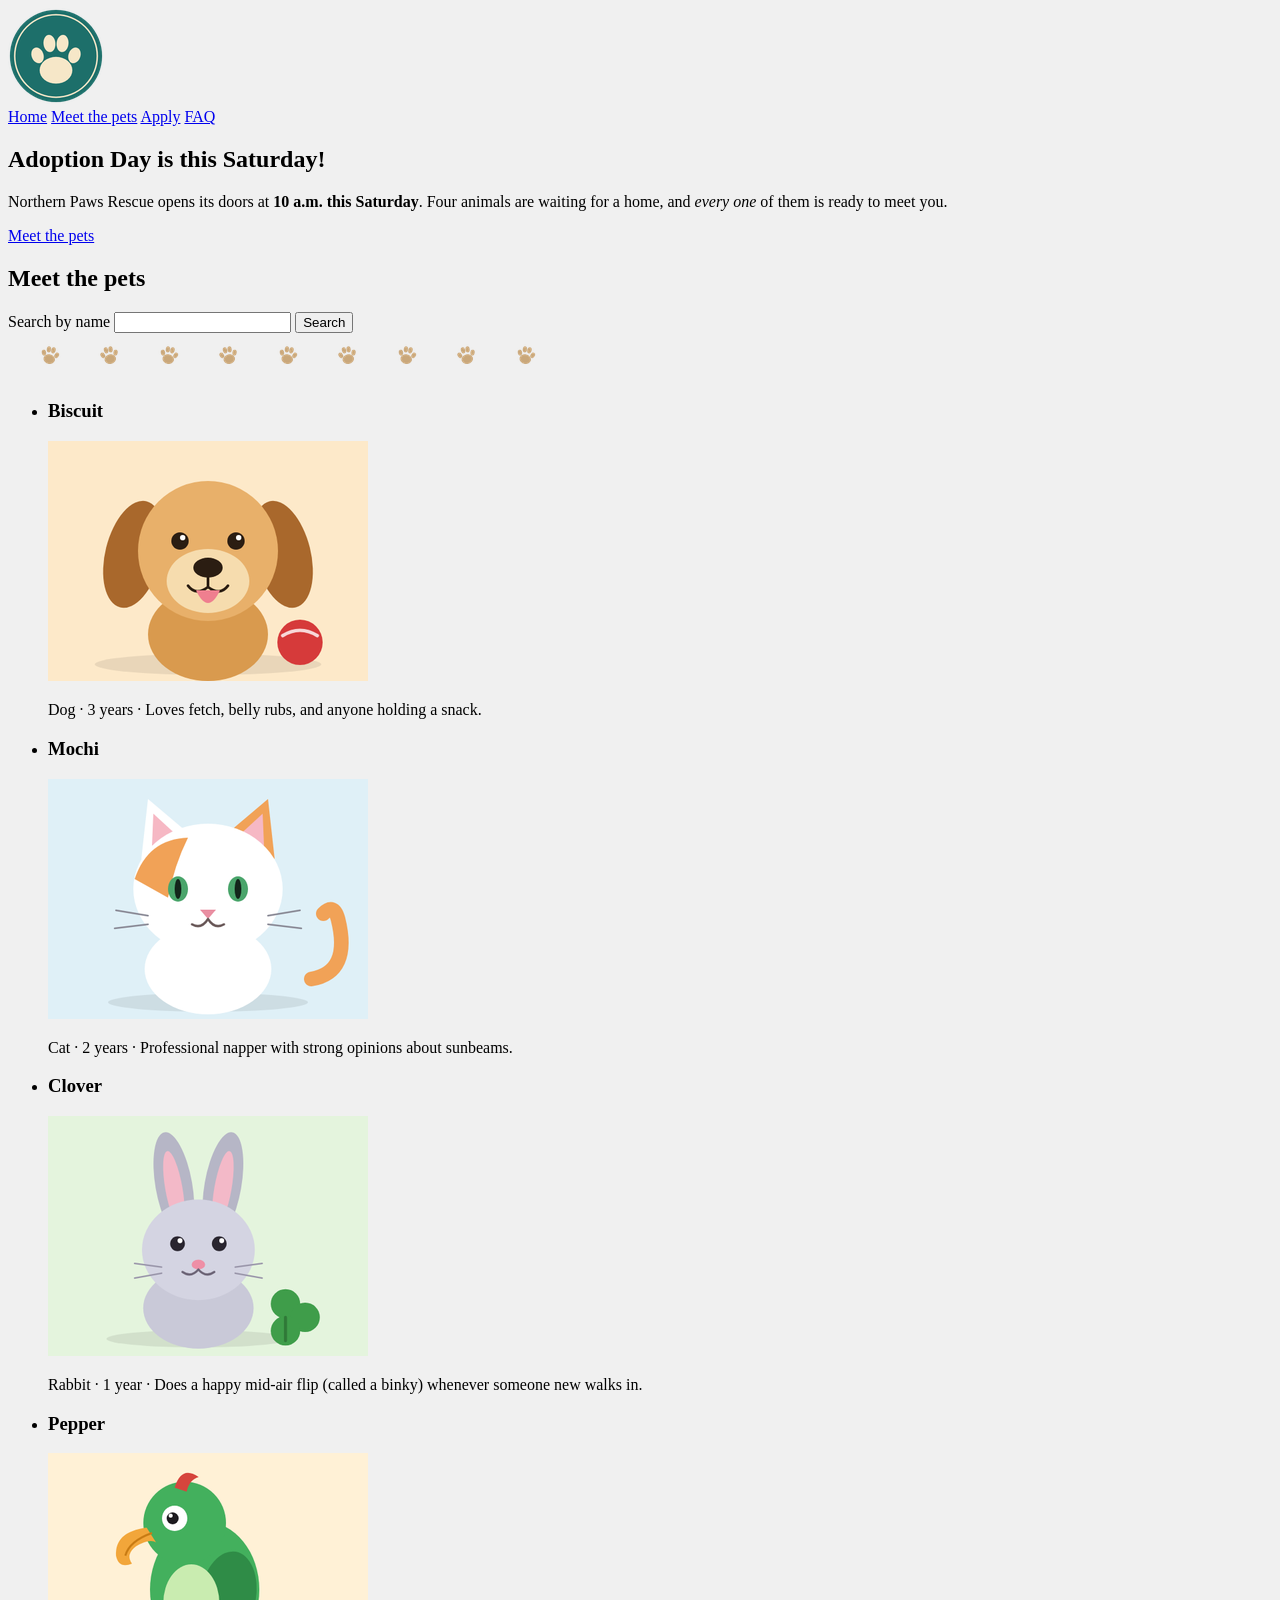
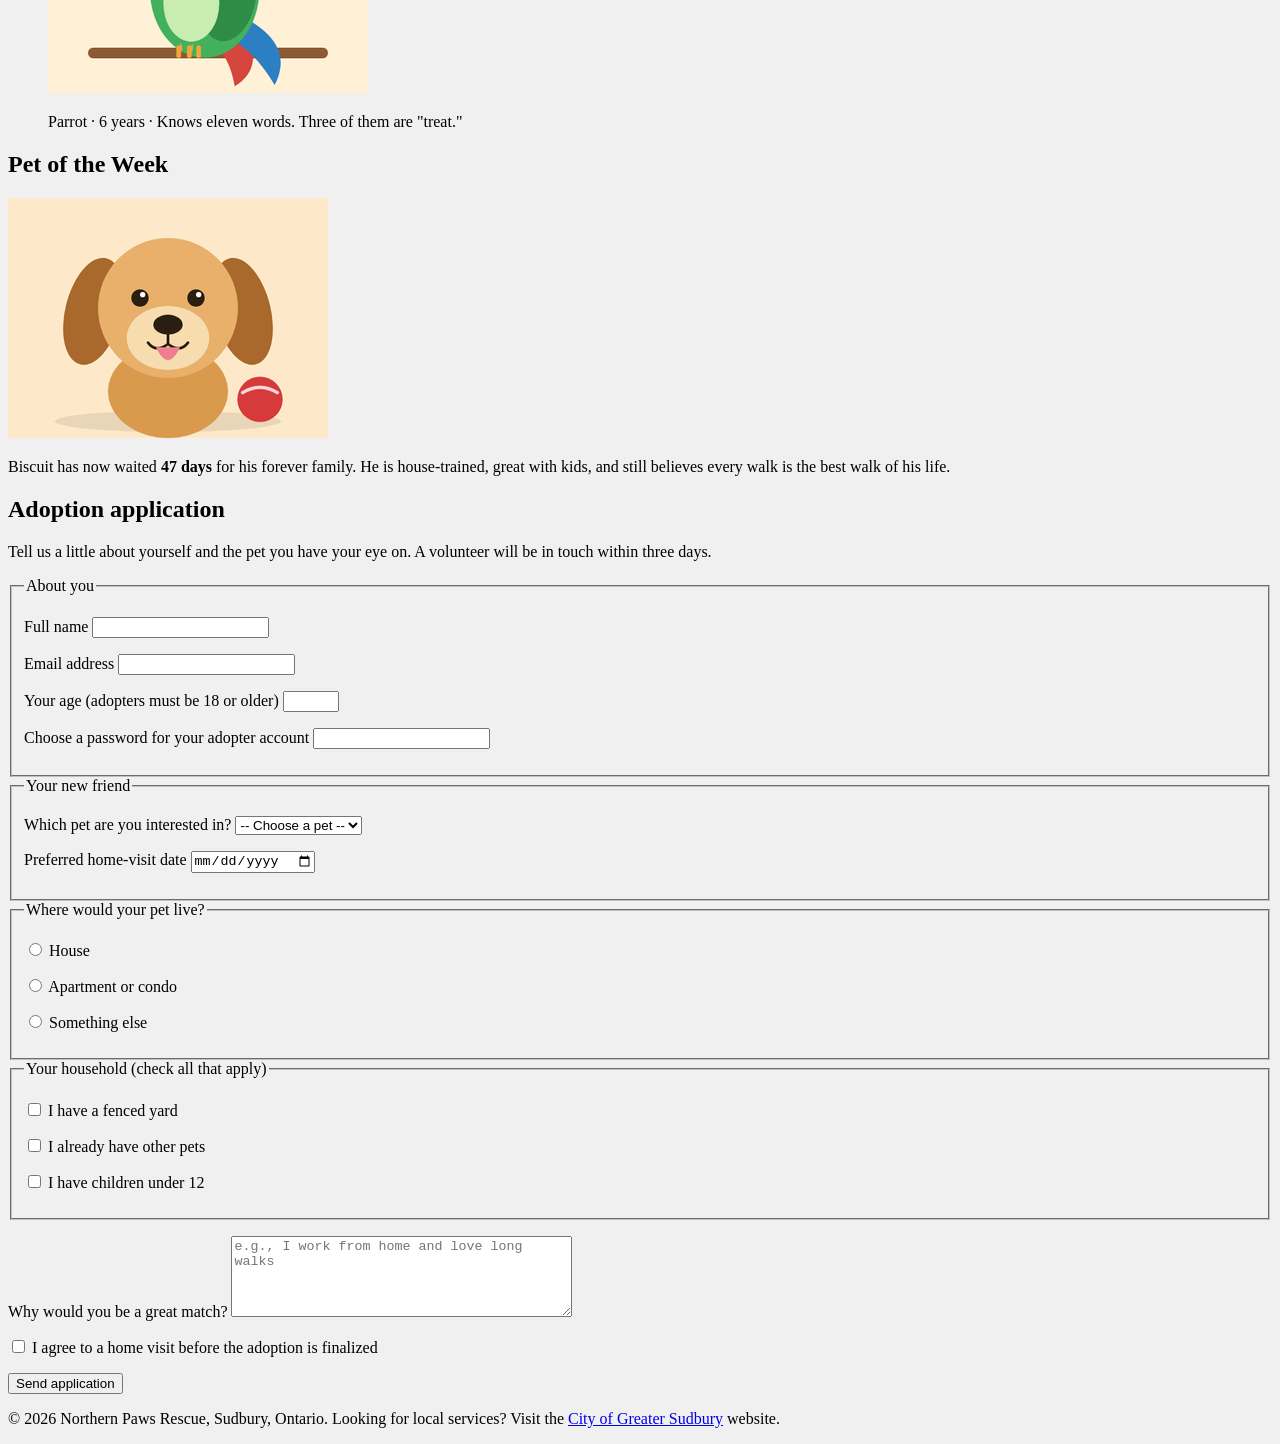
==== index.html @ 0b460b1c "Add External Stylesheet" ====
<!DOCTYPE html>
<html lang="en">
<head>
  <meta charset="UTF-8">
  <title>Northern Paws Rescue — Adoption Day</title>
  <link rel="stylesheet" href="styles.css" />
</head>
<body>
  <header>
    <img src="images/logo.png" alt="Northern Paws Rescue logo">
    <nav>
      <a href="index.html">Home</a>
      <a href="#pets">Meet the pets</a>
      <a href="#apply">Apply</a>
      <a href="faq.html">FAQ</a>
    </nav>
  </header>

  <main>
    <section id="welcome">
      <h1>Adoption Day is this Saturday!</h1>
      <p>Northern Paws Rescue opens its doors at <strong>10 a.m. this Saturday</strong>. Four animals are waiting for a home, and <em>every one</em> of them is ready to meet you.</p>
      <a href="#pets">Meet the pets</a>
    </section>

    <section id="pets">
      <h2>Meet the pets</h2>
      <form action="index.html#pets" method="get">
        <label for="pet-search">Search by name</label>
        <input type="text" id="pet-search" name="q">
        <button type="submit">Search</button>
      </form>
      <img src="images/paw-divider.png" alt="">
      <ul>
        <li>
          <article>
            <h3>Biscuit</h3>
            <img src="images/biscuit.png" alt="Biscuit, a golden dog with floppy ears, smiling beside a red ball">
            <p>Dog · 3 years · Loves fetch, belly rubs, and anyone holding a snack.</p>
          </article>
        </li>
        <li>
          <article>
            <h3>Mochi</h3>
            <img src="images/mochi.png" alt="Mochi, a white cat with an orange patch over one ear and green eyes">
            <p>Cat · 2 years · Professional napper with strong opinions about sunbeams.</p>
          </article>
        </li>
        <li>
          <article>
            <h3>Clover</h3>
            <img src="images/clover.png" alt="Clover, a gray rabbit with tall ears sitting beside a green clover leaf">
            <p>Rabbit · 1 year · Does a happy mid-air flip (called a binky) whenever someone new walks in.</p>
          </article>
        </li>
        <li>
          <article>
            <h3>Pepper</h3>
            <img src="images/pepper.png" alt="Pepper, a green parrot with an orange beak perched on a branch">
            <p>Parrot · 6 years · Knows eleven words. Three of them are "treat."</p>
          </article>
        </li>
      </ul>
    </section>

    <aside>
      <h2>Pet of the Week</h2>
      <img src="images/biscuit.png" alt="Biscuit grinning happily, his red ball right beside him">
      <p>Biscuit has now waited <strong>47 days</strong> for his forever family. He is house-trained, great with kids, and still believes every walk is the best walk of his life.</p>
    </aside>

    <section id="apply">
      <h2>Adoption application</h2>
      <p>Tell us a little about yourself and the pet you have your eye on. A volunteer will be in touch within three days.</p>
      <form action="/applications" method="post">
        <fieldset>
          <legend>About you</legend>
          <p>
            <label for="full-name">Full name</label>
            <input type="text" id="full-name" name="fullName" required>
          </p>
          <p>
            <label for="email">Email address</label>
            <input type="email" id="email" name="email" required>
          </p>
          <p>
            <label for="age">Your age (adopters must be 18 or older)</label>
            <input type="number" id="age" name="age" min="18" max="120" required>
          </p>
          <p>
            <label for="password">Choose a password for your adopter account</label>
            <input type="password" id="password" name="password" required>
          </p>
        </fieldset>
        <fieldset>
          <legend>Your new friend</legend>
          <p>
            <label for="pet-choice">Which pet are you interested in?</label>
            <select id="pet-choice" name="pet" required>
              <option value="">-- Choose a pet --</option>
              <option value="biscuit">Biscuit (dog)</option>
              <option value="mochi">Mochi (cat)</option>
              <option value="clover">Clover (rabbit)</option>
              <option value="pepper">Pepper (parrot)</option>
              <option value="undecided">I am not sure yet</option>
            </select>
          </p>
          <p>
            <label for="visit-date">Preferred home-visit date</label>
            <input type="date" id="visit-date" name="visitDate">
          </p>
        </fieldset>
        <fieldset>
          <legend>Where would your pet live?</legend>
          <p>
            <input type="radio" id="home-house" name="homeType" value="house" required>
            <label for="home-house">House</label>
          </p>
          <p>
            <input type="radio" id="home-apartment" name="homeType" value="apartment">
            <label for="home-apartment">Apartment or condo</label>
          </p>
          <p>
            <input type="radio" id="home-other" name="homeType" value="other">
            <label for="home-other">Something else</label>
          </p>
        </fieldset>
        <fieldset>
          <legend>Your household (check all that apply)</legend>
          <p>
            <input type="checkbox" id="has-yard" name="hasYard" value="yes">
            <label for="has-yard">I have a fenced yard</label>
          </p>
          <p>
            <input type="checkbox" id="has-pets" name="hasOtherPets" value="yes">
            <label for="has-pets">I already have other pets</label>
          </p>
          <p>
            <input type="checkbox" id="has-kids" name="hasYoungKids" value="yes">
            <label for="has-kids">I have children under 12</label>
          </p>
        </fieldset>
        <p>
          <label for="reason">Why would you be a great match?</label>
          <textarea id="reason" name="reason" rows="5" cols="40" placeholder="e.g., I work from home and love long walks"></textarea>
        </p>
        <p>
          <input type="checkbox" id="agree" name="agreeToVisit" value="yes" required>
          <label for="agree">I agree to a home visit before the adoption is finalized</label>
        </p>
        <button type="submit">Send application</button>
      </form>
    </section>
  </main>

  <footer>
    <p>&copy; 2026 Northern Paws Rescue, Sudbury, Ontario. Looking for local services? Visit the <a href="https://www.greatersudbury.ca/">City of Greater Sudbury</a> website.</p>
  </footer>
</body>
</html>
---- styles.css ----
/* Operation Adoption Day - Part 2
   Main stylesheet
*/

* {
    box-sizing: border-box;
}

body {
    background-color: #f0f0f0;
}
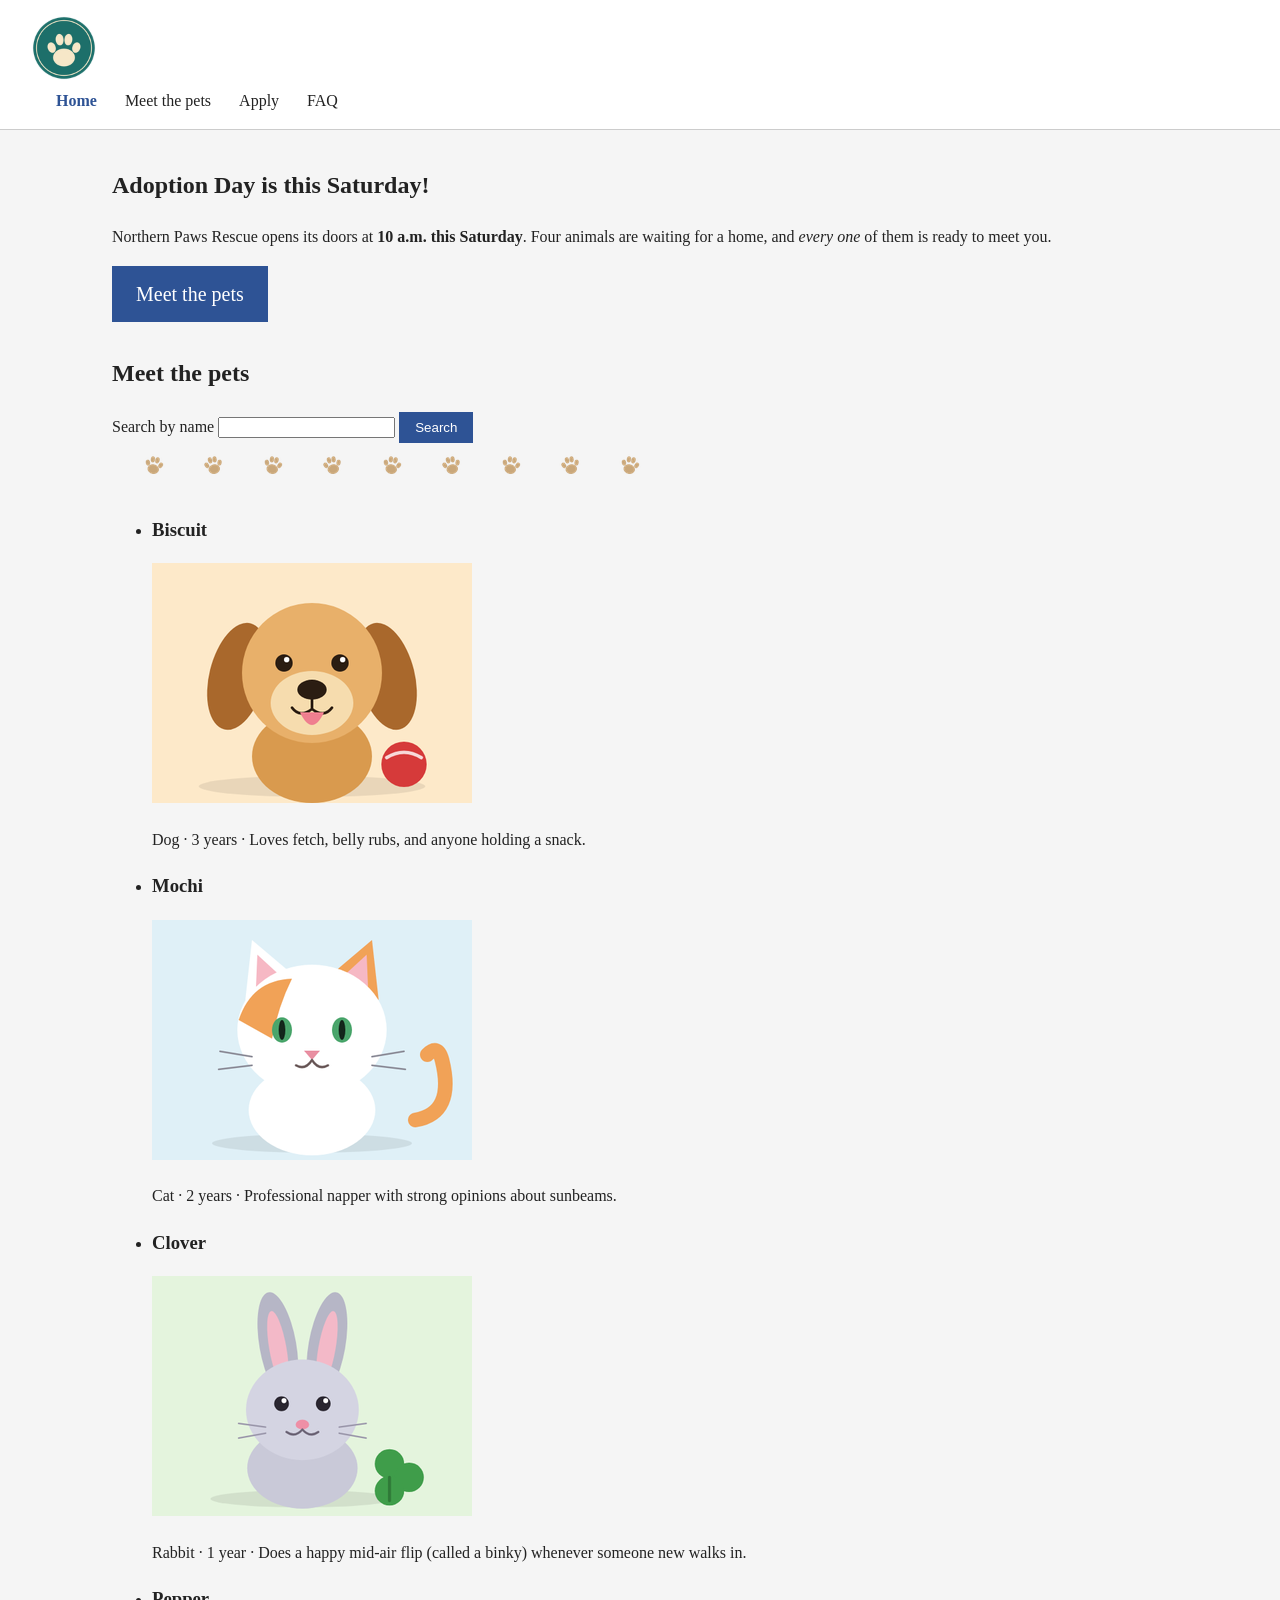
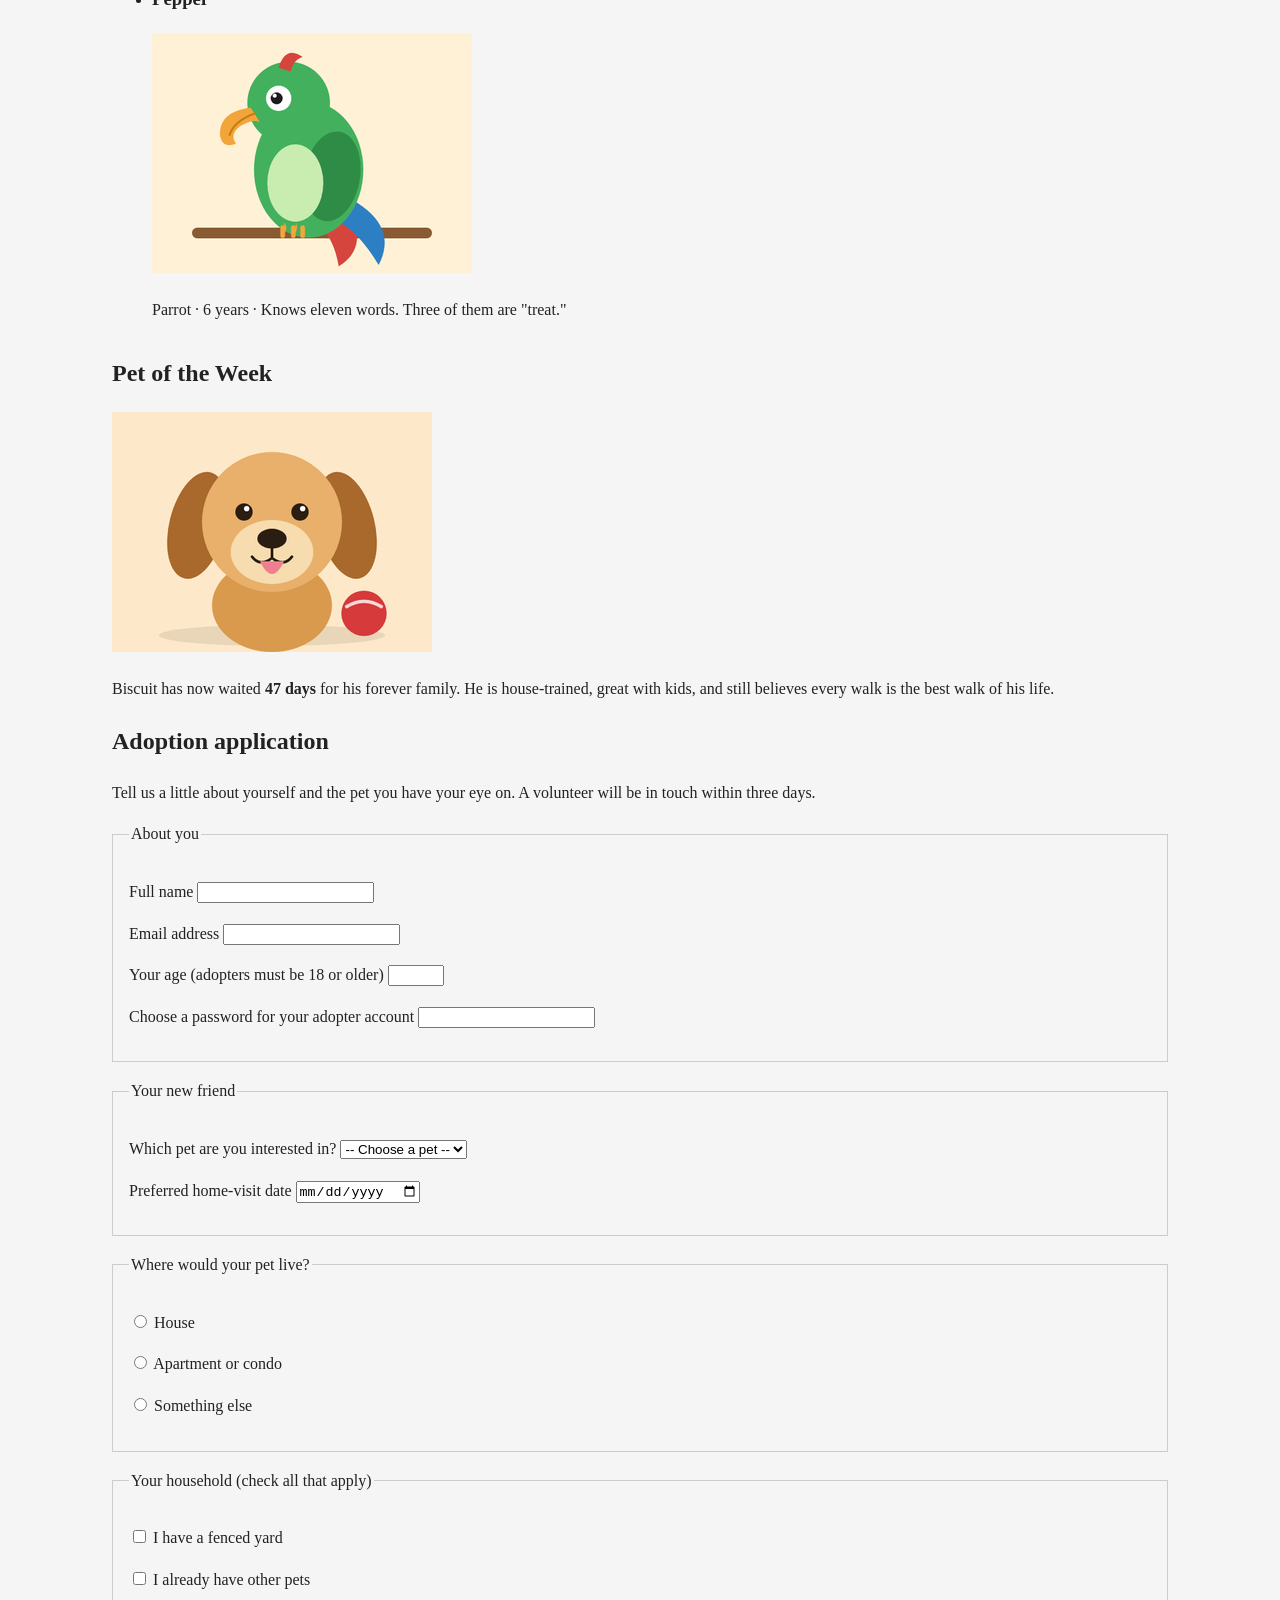
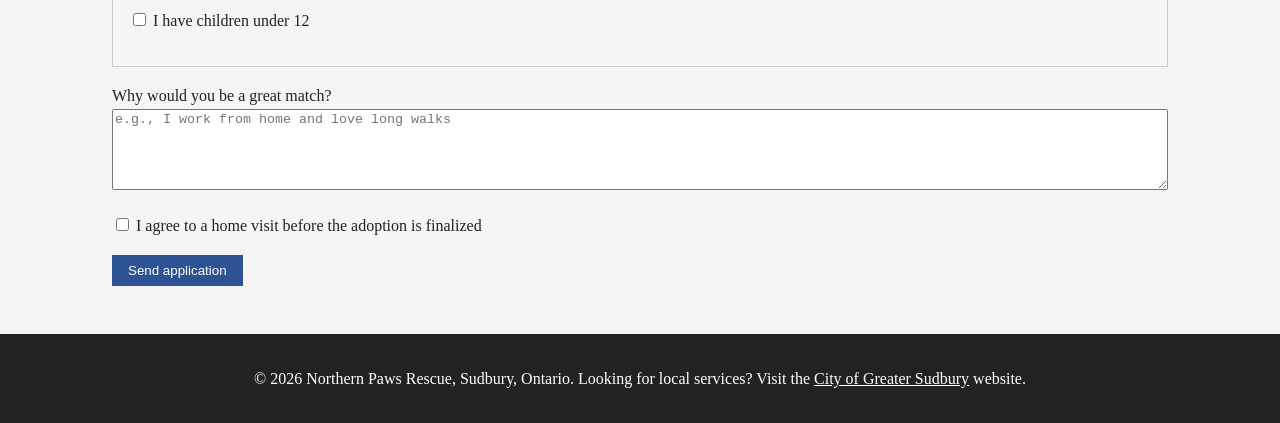
==== commit a564a8bb: "Add active nav link and explore specificity" ====
--- a/index.html
+++ b/index.html
@@ -9,7 +9,7 @@
   <header>
     <img src="images/logo.png" alt="Northern Paws Rescue logo">
     <nav>
-      <a href="index.html">Home</a>
+        <a href="index.html" class="active">Home</a>
       <a href="#pets">Meet the pets</a>
       <a href="#apply">Apply</a>
       <a href="faq.html">FAQ</a>
--- a/styles.css
+++ b/styles.css
@@ -1,12 +1,94 @@
-
-/* Operation Adoption Day - Part 2
-   Main stylesheet
-*/
-
 * {
     box-sizing: border-box;
+  }
+  
+  body {
+    margin: 0;
+    background-color: #f5f5f5;
+    color: #222;
+    font-size: 1rem;
+    line-height: 1.6;
+  }
+  
+  img {
+    max-width: 100%;
+    height: auto;
+  }
+  
+  header {
+    padding: 1rem 2rem;
+    background-color: #fff;
+    border-bottom: 1px solid #ccc;
+  }
+  
+  header img {
+    width: 4rem;
+  }
+  
+  nav a {
+    margin-left: 1.5rem;
+    text-decoration: none;
+    color: #222;
+  }
+  
+  main {
+    max-width: 70rem;
+    margin: 0 auto;
+    padding: 1rem 2rem;
+  }
+  
+  section {
+    margin-bottom: 2rem;
+  }
+  
+  fieldset {
+    margin: 0 0 1rem;
+    padding: 1rem;
+    border: 1px solid #ccc;
+  }
+  
+  textarea {
+    width: 100%;
+  }
+
+
+footer {
+    padding: 1rem 2rem;
+    background: #222;
+    color: #fff;
+    text-align: center;
 }
 
-body {
-    background-color: #f0f0f0;
+footer a {
+    color: #fff;
 }
+
+#welcome a {
+    display: inline-block;
+    padding: 0.75rem 1.5rem;
+    font-size: 1.25rem;
+    background-color: #2e5395;
+    color: #fff;
+    text-decoration: none;
+  }
+  
+  #welcome a:hover {
+    background-color: #1f3a6b;
+  }
+  
+  button {
+    padding: 0.5rem 1rem;
+    background-color: #2e5395;
+    color: #fff;
+    border: 0;
+  }
+  
+  button:hover {
+    background-color: #1f3a6b;
+  }
+
+
+.active {
+    color: #2e5395;
+    font-weight: bold;
+}
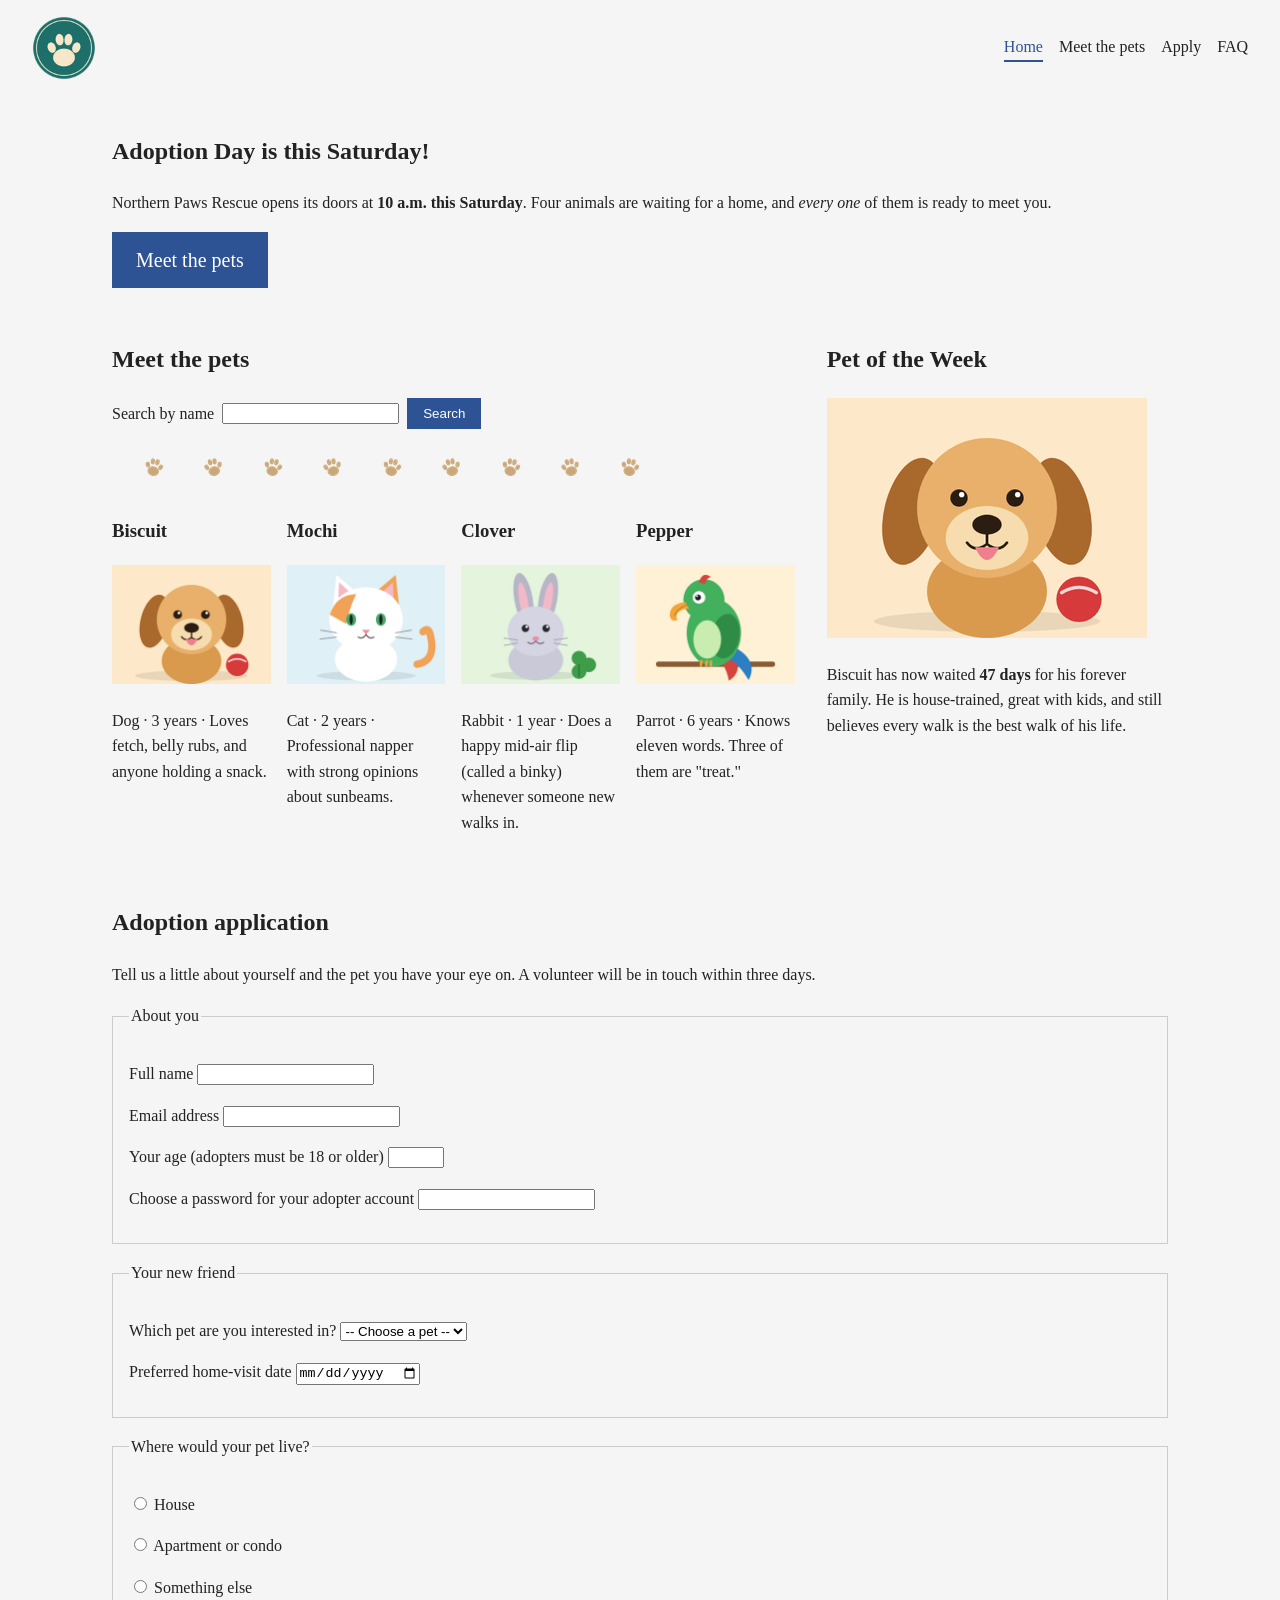
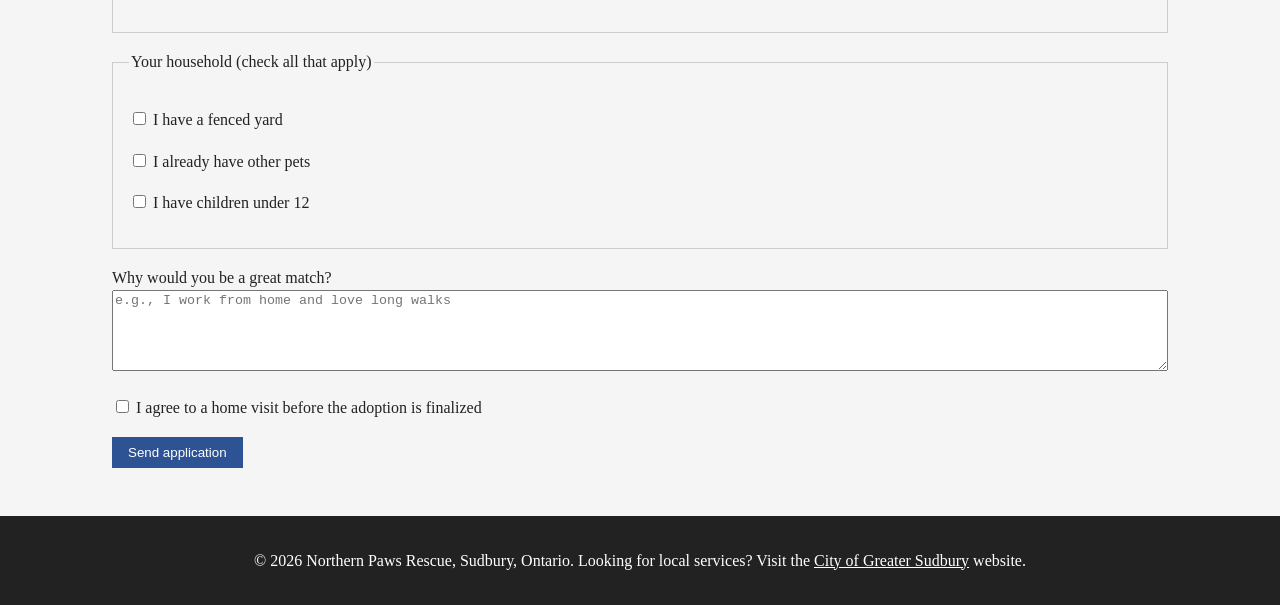
==== commit 2aae6f6b: "Grid layout for pet gallery and showcase" ====
--- a/index.html
+++ b/index.html
@@ -23,6 +23,7 @@
       <a href="#pets">Meet the pets</a>
     </section>
 
+    <div class="showcase">
     <section id="pets">
       <h2>Meet the pets</h2>
       <form action="index.html#pets" method="get">
@@ -31,7 +32,7 @@
         <button type="submit">Search</button>
       </form>
       <img src="images/paw-divider.png" alt="">
-      <ul>
+      <ul class="pet-list">
         <li>
           <article>
             <h3>Biscuit</h3>
@@ -68,6 +69,7 @@
       <img src="images/biscuit.png" alt="Biscuit grinning happily, his red ball right beside him">
       <p>Biscuit has now waited <strong>47 days</strong> for his forever family. He is house-trained, great with kids, and still believes every walk is the best walk of his life.</p>
     </aside>
+    </div>
 
     <section id="apply">
       <h2>Adoption application</h2>
--- a/styles.css
+++ b/styles.css
@@ -15,21 +15,32 @@
     height: auto;
   }
   
-  header {
+  
+header {
+    display: flex;
+    flex-wrap: wrap;
+    justify-content: space-between;
+    align-items: center;
     padding: 1rem 2rem;
-    background-color: #fff;
-    border-bottom: 1px solid #ccc;
-  }
+}
+
   
   header img {
     width: 4rem;
   }
+
   
-  nav a {
-    margin-left: 1.5rem;
+nav {
+    display: flex;
+    flex-wrap: wrap;
+    gap: 1rem;
+}
+
+nav a {
+    color: #222;
     text-decoration: none;
-    color: #222;
-  }
+}
+
   
   main {
     max-width: 70rem;
@@ -88,7 +99,32 @@
   }
 
 
-.active {
+  .active {
     color: #2e5395;
-    font-weight: bold;
+    border-bottom: 2px solid #2e5395;
+  }
+
+
+#pets form {
+  display: flex;
+  flex-wrap: wrap;
+  align-items: center;
+  gap: 0.5rem;
+  margin-bottom: 1rem;
 }
+
+.pet-list {
+  list-style: none;
+  margin: 0;
+  padding: 0;
+  display: grid;
+  grid-template-columns: repeat(4, 1fr);
+  gap: 1rem;
+}
+
+.showcase {
+  display: grid;
+  grid-template-columns: 2fr 1fr;
+  gap: 2rem;
+  align-items: start;
+}
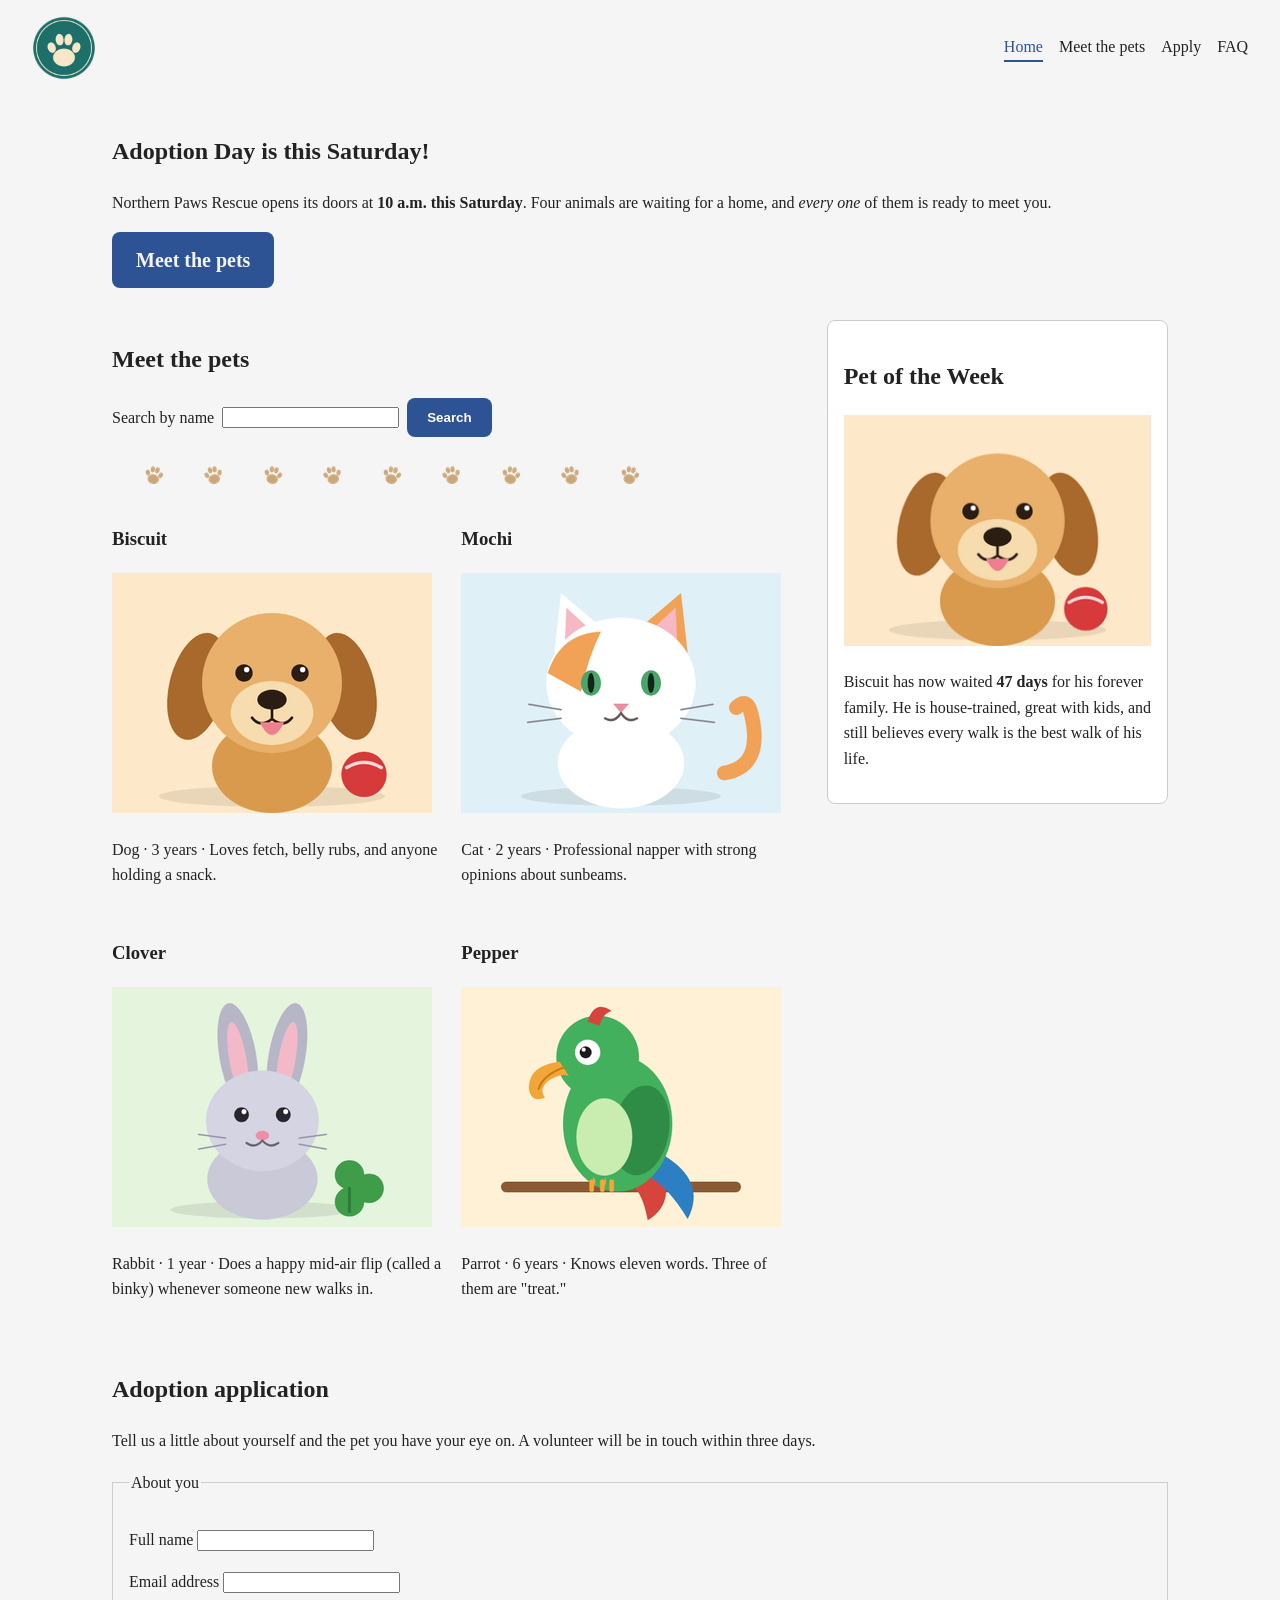
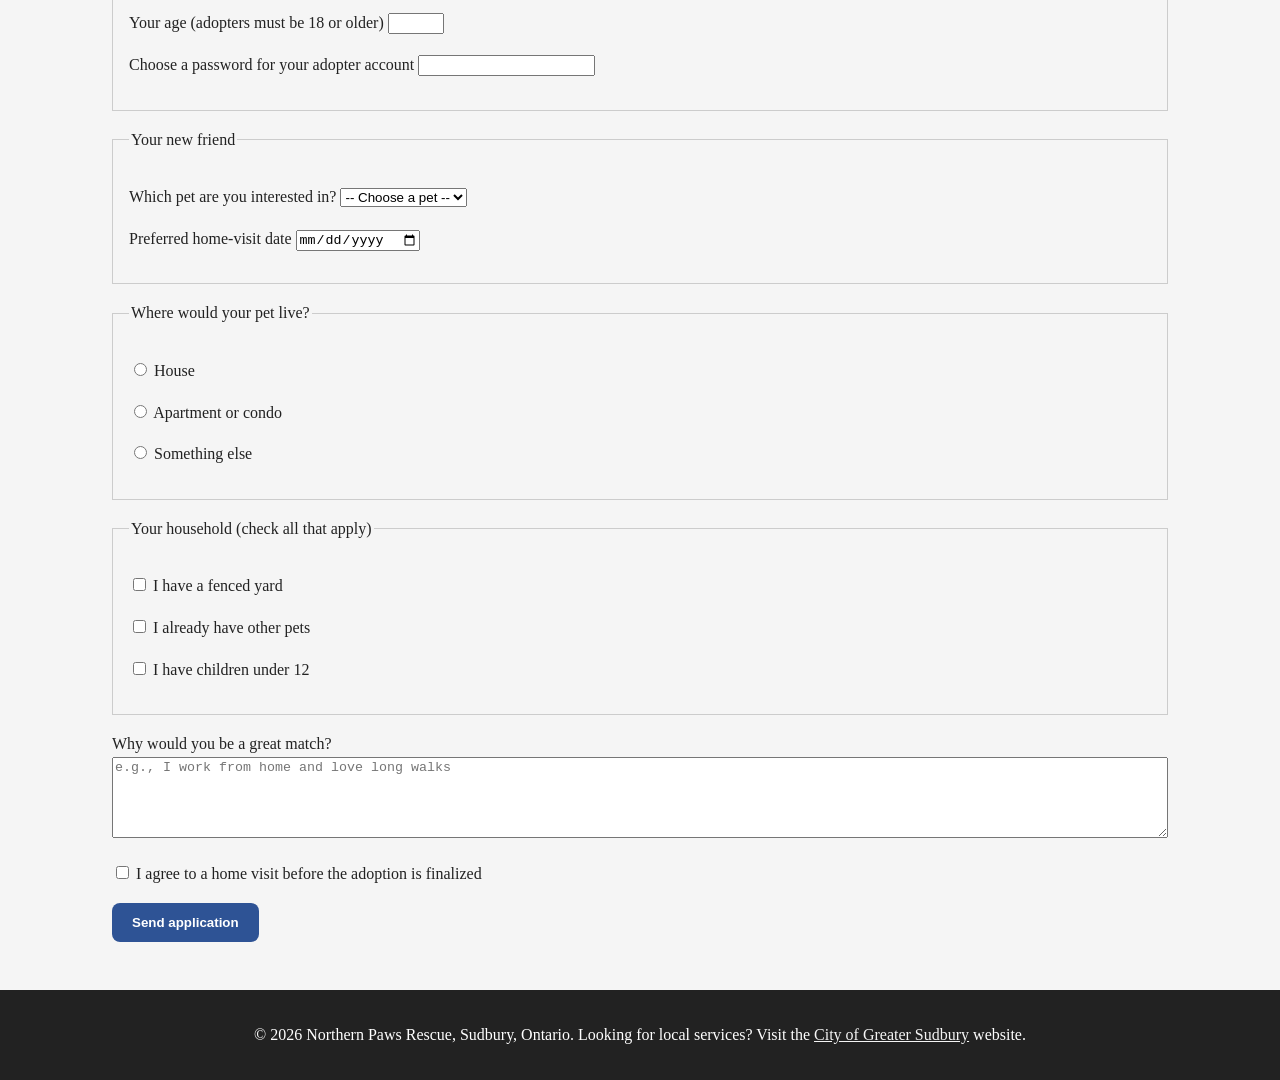
==== commit 97d93768: "Custom properties and reusable btn/card classes" ====
--- a/index.html
+++ b/index.html
@@ -2,6 +2,7 @@
 <html lang="en">
 <head>
   <meta charset="UTF-8">
+  <meta name="viewport" content="width=device-width, initial-scale=1.0" />
   <title>Northern Paws Rescue — Adoption Day</title>
   <link rel="stylesheet" href="styles.css" />
 </head>
@@ -20,7 +21,7 @@
     <section id="welcome">
       <h1>Adoption Day is this Saturday!</h1>
       <p>Northern Paws Rescue opens its doors at <strong>10 a.m. this Saturday</strong>. Four animals are waiting for a home, and <em>every one</em> of them is ready to meet you.</p>
-      <a href="#pets">Meet the pets</a>
+      <a href="#pets" class="btn">Meet the pets</a>
     </section>
 
     <div class="showcase">
@@ -29,7 +30,7 @@
       <form action="index.html#pets" method="get">
         <label for="pet-search">Search by name</label>
         <input type="text" id="pet-search" name="q">
-        <button type="submit">Search</button>
+        <button type="submit" class="btn">Search</button>
       </form>
       <img src="images/paw-divider.png" alt="">
       <ul class="pet-list">
@@ -64,7 +65,7 @@
       </ul>
     </section>
 
-    <aside>
+    <aside class="card">
       <h2>Pet of the Week</h2>
       <img src="images/biscuit.png" alt="Biscuit grinning happily, his red ball right beside him">
       <p>Biscuit has now waited <strong>47 days</strong> for his forever family. He is house-trained, great with kids, and still believes every walk is the best walk of his life.</p>
@@ -150,7 +151,7 @@
           <input type="checkbox" id="agree" name="agreeToVisit" value="yes" required>
           <label for="agree">I agree to a home visit before the adoption is finalized</label>
         </p>
-        <button type="submit">Send application</button>
+        <button type="submit" class="btn">Send application</button>
       </form>
     </section>
   </main>
--- a/styles.css
+++ b/styles.css
@@ -1,12 +1,25 @@
+:root {
+  --color-bg: #f5f5f5;
+  --color-surface: #ffffff;
+  --color-text: #222222;
+  --color-primary: #222222;
+  --color-accent: #2e5395;
+  --color-accent-dark: #1f3a6b;
+  --color-border: #cccccc;
+  --spacing-unit: 1rem;
+  --radius: 0.5rem;
+}
+
+
 * {
     box-sizing: border-box;
   }
   
   body {
     margin: 0;
-    background-color: #f5f5f5;
-    color: #222;
-    font-size: 1rem;
+    background-color: var(--color-bg);
+    color: var(--color-text);
+    font-size: var(--spacing-unit);
     line-height: 1.6;
   }
   
@@ -33,11 +46,11 @@
 nav {
     display: flex;
     flex-wrap: wrap;
-    gap: 1rem;
+    gap: var(--spacing-unit);
 }
 
 nav a {
-    color: #222;
+    color: var(--color-text);
     text-decoration: none;
 }
 
@@ -54,8 +67,8 @@
   
   fieldset {
     margin: 0 0 1rem;
-    padding: 1rem;
-    border: 1px solid #ccc;
+    padding: var(--spacing-unit);
+    border: 1px solid var(--color-border);
   }
   
   textarea {
@@ -65,43 +78,43 @@
 
 footer {
     padding: 1rem 2rem;
-    background: #222;
+    background: var(--color-text);
     color: #fff;
     text-align: center;
 }
 
 footer a {
-    color: #fff;
+    color: var(--color-bg);
 }
 
 #welcome a {
     display: inline-block;
     padding: 0.75rem 1.5rem;
     font-size: 1.25rem;
-    background-color: #2e5395;
-    color: #fff;
+    background-color: var(--color-accent);
+    color: var(--color-bg);
     text-decoration: none;
   }
   
   #welcome a:hover {
-    background-color: #1f3a6b;
+    background-color: var(--color-bg);
   }
   
   button {
     padding: 0.5rem 1rem;
-    background-color: #2e5395;
-    color: #fff;
+    background-color: var(--color-accent);
+    color: var(--color-bg);
     border: 0;
   }
   
   button:hover {
-    background-color: #1f3a6b;
+    background-color: var(--color-bg);
   }
 
 
   .active {
-    color: #2e5395;
-    border-bottom: 2px solid #2e5395;
+    color: var(--color-accent);
+    border-bottom: 2px solid var(--color-accent);
   }
 
 
@@ -110,7 +123,7 @@
   flex-wrap: wrap;
   align-items: center;
   gap: 0.5rem;
-  margin-bottom: 1rem;
+  margin-bottom: var(--spacing-unit);
 }
 
 .pet-list {
@@ -118,13 +131,55 @@
   margin: 0;
   padding: 0;
   display: grid;
-  grid-template-columns: repeat(4, 1fr);
-  gap: 1rem;
+  grid-template-columns: 1fr;
+  gap: var(--spacing-unit);
 }
 
 .showcase {
   display: grid;
-  grid-template-columns: 2fr 1fr;
   gap: 2rem;
-  align-items: start;
 }
+
+@media (min-width: 768px) {
+  header,
+  main,
+  footer {
+    padding-left: 2rem;
+    padding-right: 2rem;
+  }
+
+  .pet-list {
+    grid-template-columns: repeat(2, 1fr);
+  }
+}
+
+@media (min-width: 1024px) {
+  .showcase {
+    grid-template-columns: 2fr 1fr;
+    align-items: start;
+  }
+}
+
+
+.btn {
+  display: inline-block;
+  padding: 0.75rem 1.25rem;
+  background-color: var(--color-accent);
+  color: #fff;
+  border: 0;
+  border-radius: var(--radius);
+  font-weight: 600;
+  text-decoration: none;
+  cursor: pointer;
+}
+
+.btn:hover {
+  background-color: var(--color-accent-dark);
+}
+
+.card {
+  padding: var(--spacing-unit);
+  background-color: var(--color-surface);
+  border: 1px solid var(--color-border);
+  border-radius: var(--radius);
+}
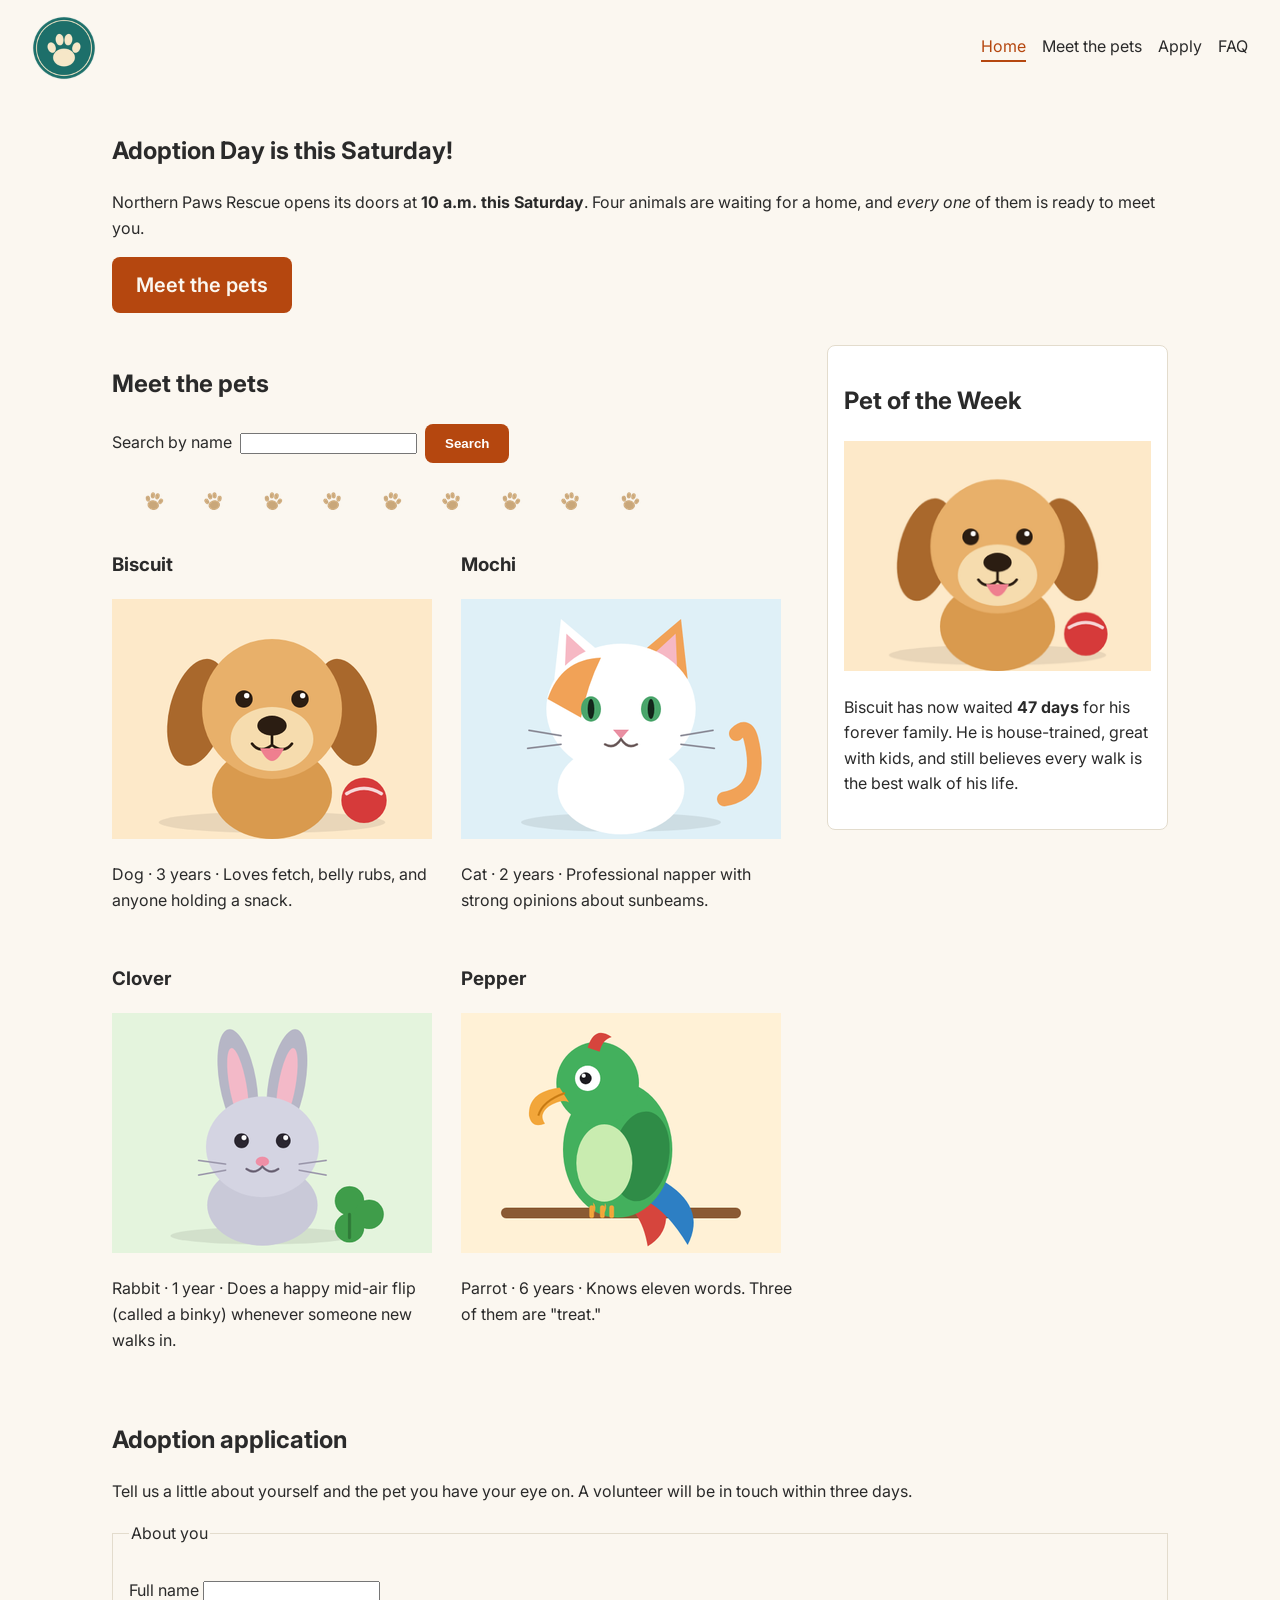
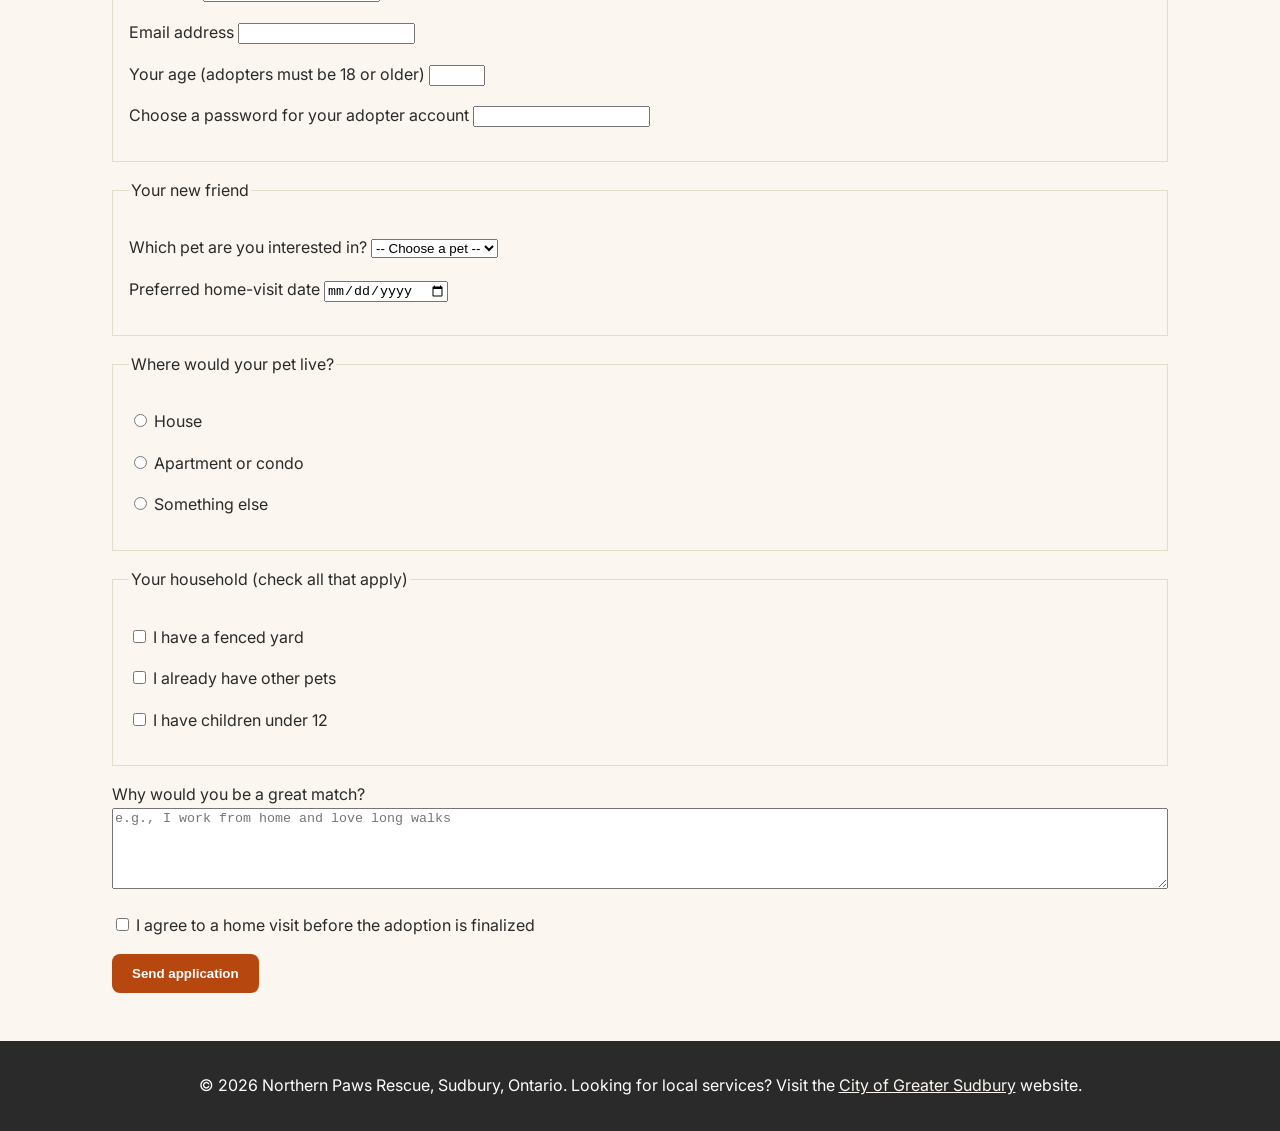
==== commit 6f750768: "Add fonts, type scale and form font inheritance" ====
--- a/index.html
+++ b/index.html
@@ -4,6 +4,9 @@
   <meta charset="UTF-8">
   <meta name="viewport" content="width=device-width, initial-scale=1.0" />
   <title>Northern Paws Rescue — Adoption Day</title>
+  <link rel="preconnect" href="https://fonts.googleapis.com">
+  <link rel="preconnect" href="https://fonts.gstatic.com" crossorigin>
+  <link href="https://fonts.googleapis.com/css2?family=Fredoka:wght@500;600&amp;family=Inter:wght@400;600&amp;display=swap" rel="stylesheet">
   <link rel="stylesheet" href="styles.css" />
 </head>
 <body>
--- a/styles.css
+++ b/styles.css
@@ -1,13 +1,16 @@
 :root {
-  --color-bg: #f5f5f5;
+  --color-bg: #fbf7f0;
   --color-surface: #ffffff;
-  --color-text: #222222;
-  --color-primary: #222222;
-  --color-accent: #2e5395;
-  --color-accent-dark: #1f3a6b;
-  --color-border: #cccccc;
+  --color-text: #2a2a2a;
+  --color-primary: #1d6f6a;
+  --color-accent: #b5470f;
+  --color-accent-dark: #8f3809;
+  --color-border: #e3dccd;
   --spacing-unit: 1rem;
   --radius: 0.5rem;
+  --font-heading: "Fredoka", "Trebuchet MS", sans-serif;
+  --font-body: "Inter", "Helvetica Neue", Arial, sans-serif;
+
 }
 
 
@@ -16,6 +19,7 @@
   }
   
   body {
+    font-family: var(--font-body);
     margin: 0;
     background-color: var(--color-bg);
     color: var(--color-text);
@@ -26,6 +30,26 @@
   img {
     max-width: 100%;
     height: auto;
+    h1,
+h2,
+h3 {
+  margin: 0 0 0.75rem;
+  font-family: var(--font-heading);
+  line-height: 1.2;
+  color: var(--color-primary);
+}
+
+h1 {
+  font-size: 2rem;
+}
+
+h2 {
+  font-size: 1.5rem;
+}
+
+h3 {
+  font-size: 1.25rem;
+}
   }
   
   
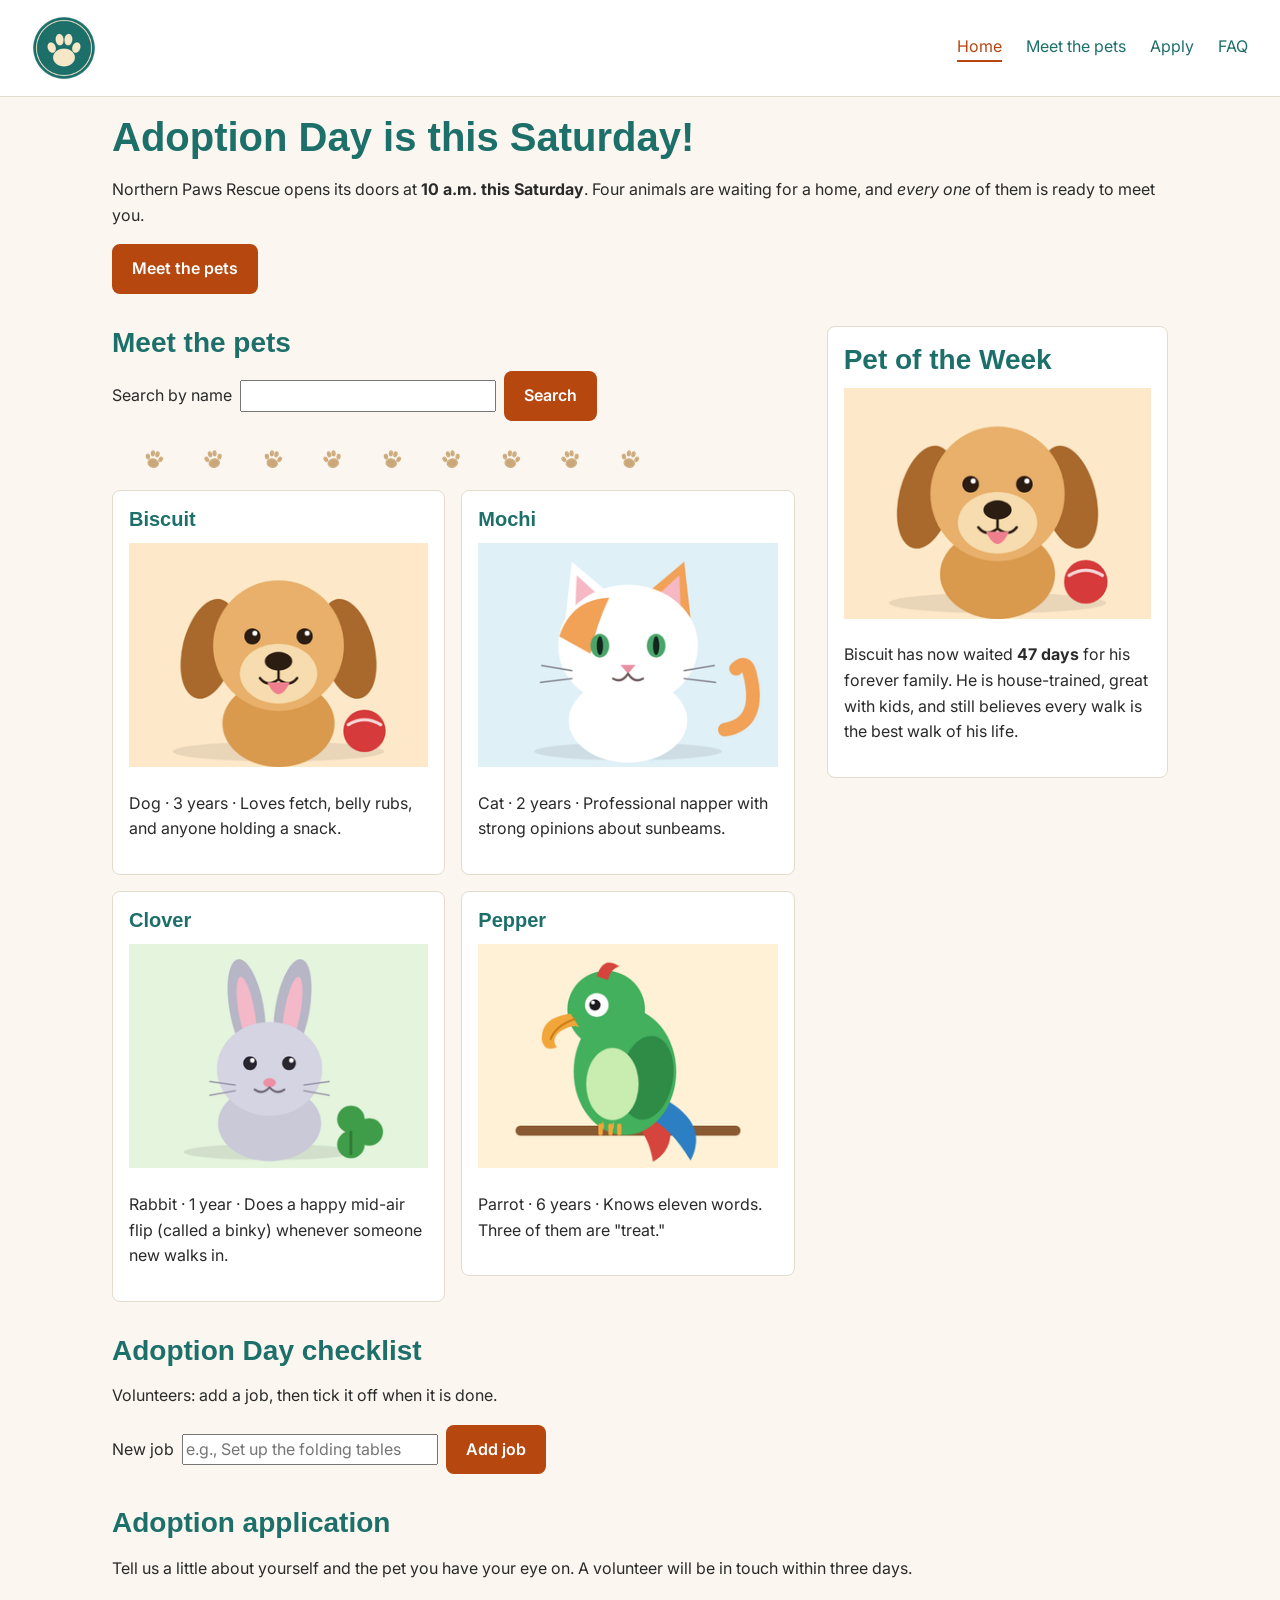
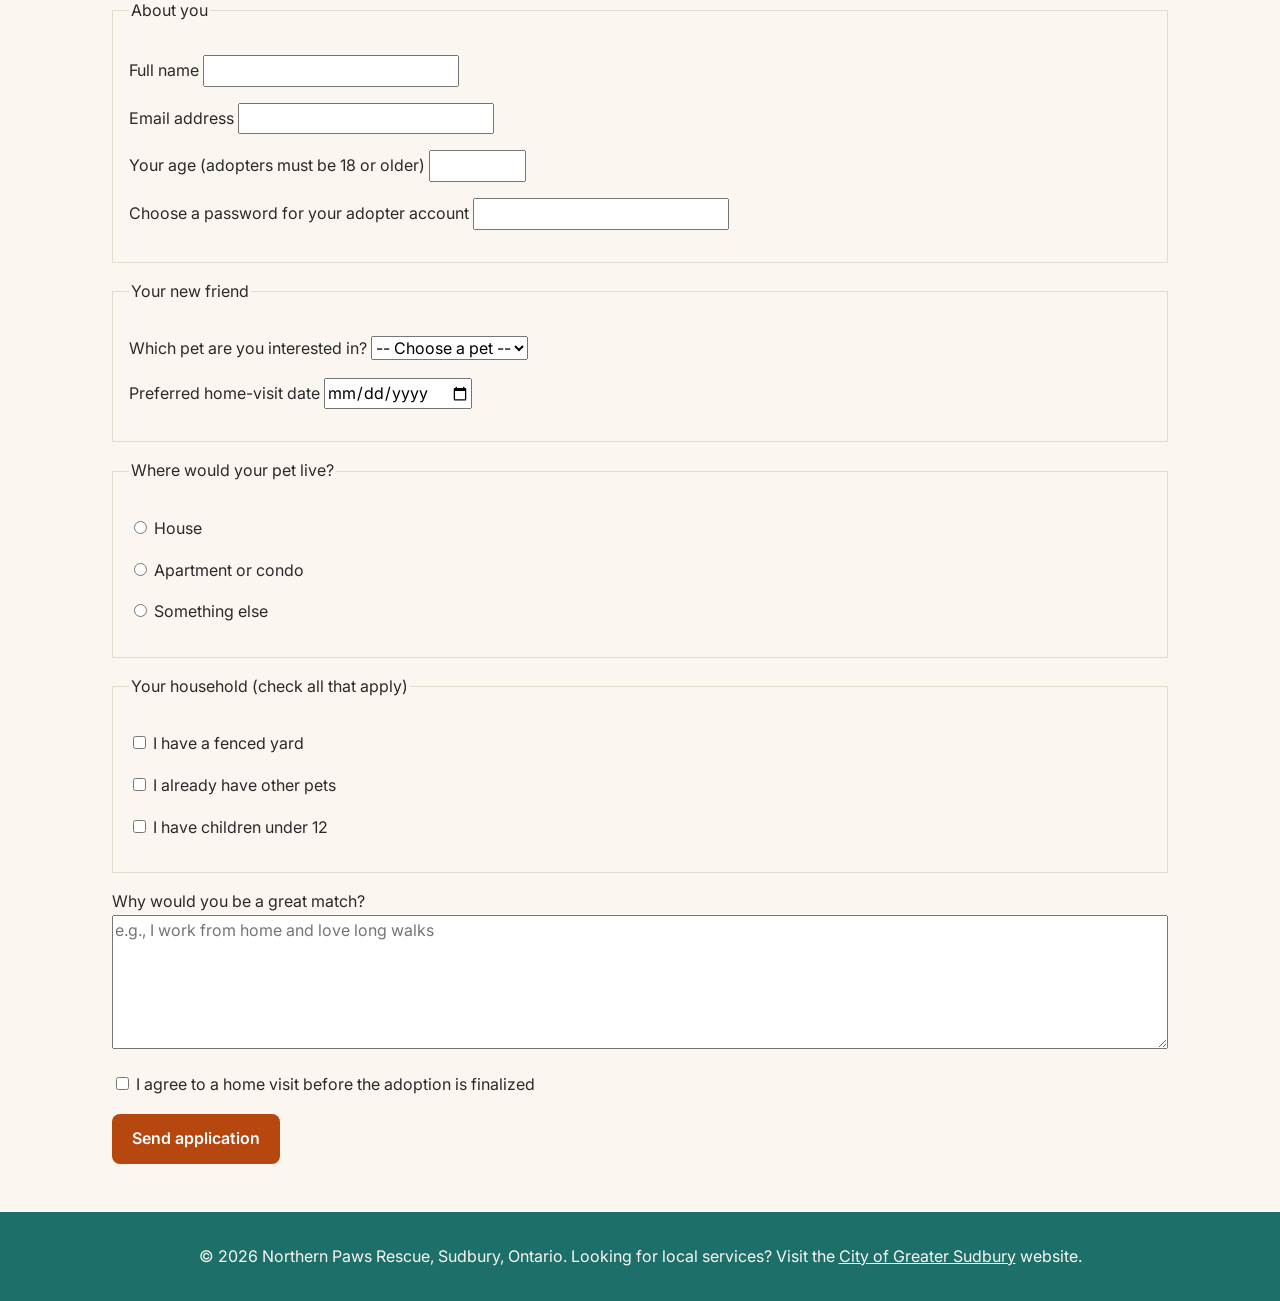
==== commit 1d650906: "Saved earlier work" ====
--- a/index.html
+++ b/index.html
@@ -2,18 +2,19 @@
 <html lang="en">
 <head>
   <meta charset="UTF-8">
-  <meta name="viewport" content="width=device-width, initial-scale=1.0" />
+  <meta name="viewport" content="width=device-width, initial-scale=1.0">
   <title>Northern Paws Rescue — Adoption Day</title>
   <link rel="preconnect" href="https://fonts.googleapis.com">
   <link rel="preconnect" href="https://fonts.gstatic.com" crossorigin>
   <link href="https://fonts.googleapis.com/css2?family=Fredoka:wght@500;600&amp;family=Inter:wght@400;600&amp;display=swap" rel="stylesheet">
-  <link rel="stylesheet" href="styles.css" />
+  <link rel="stylesheet" href="styles.css">
+  <script src="script.js" defer></script>
 </head>
 <body>
   <header>
     <img src="images/logo.png" alt="Northern Paws Rescue logo">
     <nav>
-        <a href="index.html" class="active">Home</a>
+      <a href="index.html" class="active">Home</a>
       <a href="#pets">Meet the pets</a>
       <a href="#apply">Apply</a>
       <a href="faq.html">FAQ</a>
@@ -28,52 +29,66 @@
     </section>
 
     <div class="showcase">
-    <section id="pets">
-      <h2>Meet the pets</h2>
-      <form action="index.html#pets" method="get">
-        <label for="pet-search">Search by name</label>
-        <input type="text" id="pet-search" name="q">
-        <button type="submit" class="btn">Search</button>
+      <section id="pets">
+        <h2>Meet the pets</h2>
+        <form action="index.html#pets" method="get">
+          <label for="pet-search">Search by name</label>
+          <input type="text" id="pet-search" name="q">
+          <button type="submit" class="btn">Search</button>
+        </form>
+        <p id="pet-count"></p>
+        <p id="no-results" class="hidden">No pets match that name. Try “Mochi” or “Pepper”.</p>
+        <img src="images/paw-divider.png" alt="">
+        <ul class="pet-list">
+          <li>
+            <article class="card">
+              <h3>Biscuit</h3>
+              <img src="images/biscuit.png" alt="Biscuit, a golden dog with floppy ears, smiling beside a red ball">
+              <p>Dog · 3 years · Loves fetch, belly rubs, and anyone holding a snack.</p>
+            </article>
+          </li>
+          <li>
+            <article class="card">
+              <h3>Mochi</h3>
+              <img src="images/mochi.png" alt="Mochi, a white cat with an orange patch over one ear and green eyes">
+              <p>Cat · 2 years · Professional napper with strong opinions about sunbeams.</p>
+            </article>
+          </li>
+          <li>
+            <article class="card">
+              <h3>Clover</h3>
+              <img src="images/clover.png" alt="Clover, a gray rabbit with tall ears sitting beside a green clover leaf">
+              <p>Rabbit · 1 year · Does a happy mid-air flip (called a binky) whenever someone new walks in.</p>
+            </article>
+          </li>
+          <li>
+            <article class="card">
+              <h3>Pepper</h3>
+              <img src="images/pepper.png" alt="Pepper, a green parrot with an orange beak perched on a branch">
+              <p>Parrot · 6 years · Knows eleven words. Three of them are "treat."</p>
+            </article>
+          </li>
+        </ul>
+      </section>
+
+      <aside class="card">
+        <h2>Pet of the Week</h2>
+        <img src="images/biscuit.png" alt="Biscuit grinning happily, his red ball right beside him">
+        <p>Biscuit has now waited <strong>47 days</strong> for his forever family. He is house-trained, great with kids, and still believes every walk is the best walk of his life.</p>
+      </aside>
+    </div>
+
+    <section id="checklist-section">
+      <h2>Adoption Day checklist</h2>
+      <p>Volunteers: add a job, then tick it off when it is done.</p>
+      <form id="checklist-form">
+        <label for="task-name">New job</label>
+        <input type="text" id="task-name" name="taskName" placeholder="e.g., Set up the folding tables">
+        <button type="submit" class="btn">Add job</button>
       </form>
-      <img src="images/paw-divider.png" alt="">
-      <ul class="pet-list">
-        <li>
-          <article>
-            <h3>Biscuit</h3>
-            <img src="images/biscuit.png" alt="Biscuit, a golden dog with floppy ears, smiling beside a red ball">
-            <p>Dog · 3 years · Loves fetch, belly rubs, and anyone holding a snack.</p>
-          </article>
-        </li>
-        <li>
-          <article>
-            <h3>Mochi</h3>
-            <img src="images/mochi.png" alt="Mochi, a white cat with an orange patch over one ear and green eyes">
-            <p>Cat · 2 years · Professional napper with strong opinions about sunbeams.</p>
-          </article>
-        </li>
-        <li>
-          <article>
-            <h3>Clover</h3>
-            <img src="images/clover.png" alt="Clover, a gray rabbit with tall ears sitting beside a green clover leaf">
-            <p>Rabbit · 1 year · Does a happy mid-air flip (called a binky) whenever someone new walks in.</p>
-          </article>
-        </li>
-        <li>
-          <article>
-            <h3>Pepper</h3>
-            <img src="images/pepper.png" alt="Pepper, a green parrot with an orange beak perched on a branch">
-            <p>Parrot · 6 years · Knows eleven words. Three of them are "treat."</p>
-          </article>
-        </li>
-      </ul>
+      <p id="form-message" class="error"></p>
+      <ul id="task-list"></ul>
     </section>
-
-    <aside class="card">
-      <h2>Pet of the Week</h2>
-      <img src="images/biscuit.png" alt="Biscuit grinning happily, his red ball right beside him">
-      <p>Biscuit has now waited <strong>47 days</strong> for his forever family. He is house-trained, great with kids, and still believes every walk is the best walk of his life.</p>
-    </aside>
-    </div>
 
     <section id="apply">
       <h2>Adoption application</h2>
--- a/styles.css
+++ b/styles.css
@@ -1,3 +1,5 @@
+/* Northern Paws Rescue — styles.css */
+
 :root {
   --color-bg: #fbf7f0;
   --color-surface: #ffffff;
@@ -10,27 +12,27 @@
   --radius: 0.5rem;
   --font-heading: "Fredoka", "Trebuchet MS", sans-serif;
   --font-body: "Inter", "Helvetica Neue", Arial, sans-serif;
-
-}
-
+}
 
 * {
-    box-sizing: border-box;
-  }
-  
-  body {
-    font-family: var(--font-body);
-    margin: 0;
-    background-color: var(--color-bg);
-    color: var(--color-text);
-    font-size: var(--spacing-unit);
-    line-height: 1.6;
-  }
-  
-  img {
-    max-width: 100%;
-    height: auto;
-    h1,
+  box-sizing: border-box;
+}
+
+body {
+  margin: 0;
+  background-color: var(--color-bg);
+  color: var(--color-text);
+  font-family: var(--font-body);
+  font-size: 1rem;
+  line-height: 1.6;
+}
+
+img {
+  max-width: 100%;
+  height: auto;
+}
+
+h1,
 h2,
 h3 {
   margin: 0 0 0.75rem;
@@ -50,140 +52,82 @@
 h3 {
   font-size: 1.25rem;
 }
-  }
-  
-  
+
+a {
+  color: var(--color-primary);
+}
+
 header {
-    display: flex;
-    flex-wrap: wrap;
-    justify-content: space-between;
-    align-items: center;
-    padding: 1rem 2rem;
-}
-
-  
-  header img {
-    width: 4rem;
-  }
-
-  
+  display: flex;
+  flex-wrap: wrap;
+  justify-content: space-between;
+  align-items: center;
+  gap: 1rem;
+  padding: var(--spacing-unit);
+  background-color: var(--color-surface);
+  border-bottom: 1px solid var(--color-border);
+}
+
+header img {
+  width: 4rem;
+}
+
 nav {
-    display: flex;
-    flex-wrap: wrap;
-    gap: var(--spacing-unit);
+  display: flex;
+  flex-wrap: wrap;
+  gap: 0.5rem 1.5rem;
 }
 
 nav a {
-    color: var(--color-text);
-    text-decoration: none;
-}
-
-  
-  main {
-    max-width: 70rem;
-    margin: 0 auto;
-    padding: 1rem 2rem;
-  }
-  
-  section {
-    margin-bottom: 2rem;
-  }
-  
-  fieldset {
-    margin: 0 0 1rem;
-    padding: var(--spacing-unit);
-    border: 1px solid var(--color-border);
-  }
-  
-  textarea {
-    width: 100%;
-  }
-
+  text-decoration: none;
+  color: var(--color-primary);
+}
+
+#pets form {
+  display: flex;
+  flex-wrap: wrap;
+  align-items: center;
+  gap: 0.5rem;
+  margin-bottom: 1rem;
+}
+
+main {
+  max-width: 70rem;
+  margin: 0 auto;
+  padding: var(--spacing-unit);
+}
+
+section {
+  margin-bottom: 2rem;
+}
+
+fieldset {
+  margin: 0 0 1rem;
+  padding: var(--spacing-unit);
+  border: 1px solid var(--color-border);
+}
+
+input,
+select,
+textarea,
+button {
+  font: inherit;
+}
+
+textarea {
+  width: 100%;
+}
 
 footer {
-    padding: 1rem 2rem;
-    background: var(--color-text);
-    color: #fff;
-    text-align: center;
+  padding: var(--spacing-unit);
+  background-color: var(--color-primary);
+  color: var(--color-bg);
+  text-align: center;
 }
 
 footer a {
-    color: var(--color-bg);
-}
-
-#welcome a {
-    display: inline-block;
-    padding: 0.75rem 1.5rem;
-    font-size: 1.25rem;
-    background-color: var(--color-accent);
-    color: var(--color-bg);
-    text-decoration: none;
-  }
-  
-  #welcome a:hover {
-    background-color: var(--color-bg);
-  }
-  
-  button {
-    padding: 0.5rem 1rem;
-    background-color: var(--color-accent);
-    color: var(--color-bg);
-    border: 0;
-  }
-  
-  button:hover {
-    background-color: var(--color-bg);
-  }
-
-
-  .active {
-    color: var(--color-accent);
-    border-bottom: 2px solid var(--color-accent);
-  }
-
-
-#pets form {
-  display: flex;
-  flex-wrap: wrap;
-  align-items: center;
-  gap: 0.5rem;
-  margin-bottom: var(--spacing-unit);
-}
-
-.pet-list {
-  list-style: none;
-  margin: 0;
-  padding: 0;
-  display: grid;
-  grid-template-columns: 1fr;
-  gap: var(--spacing-unit);
-}
-
-.showcase {
-  display: grid;
-  gap: 2rem;
-}
-
-@media (min-width: 768px) {
-  header,
-  main,
-  footer {
-    padding-left: 2rem;
-    padding-right: 2rem;
-  }
-
-  .pet-list {
-    grid-template-columns: repeat(2, 1fr);
-  }
-}
-
-@media (min-width: 1024px) {
-  .showcase {
-    grid-template-columns: 2fr 1fr;
-    align-items: start;
-  }
-}
-
+  color: var(--color-bg);
+}
 
 .btn {
   display: inline-block;
@@ -207,3 +151,94 @@
   border: 1px solid var(--color-border);
   border-radius: var(--radius);
 }
+
+.active {
+  color: var(--color-accent);
+  border-bottom: 2px solid var(--color-accent);
+}
+
+.pet-list {
+  list-style: none;
+  margin: 0;
+  padding: 0;
+  display: grid;
+  grid-template-columns: 1fr;
+  gap: var(--spacing-unit);
+}
+
+/* Helper classes used by the JavaScript in Class Activity 5 */
+.hidden {
+  display: none;
+}
+
+.error {
+  margin: 0.5rem 0 0;
+  color: #b00020;
+  font-weight: 600;
+}
+
+#checklist-form {
+  display: flex;
+  flex-wrap: wrap;
+  align-items: center;
+  gap: 0.5rem;
+}
+
+#task-list {
+  list-style: none;
+  margin: 1rem 0 0;
+  padding: 0;
+}
+
+#task-list li {
+  margin-bottom: 0.5rem;
+  padding: 0.5rem 0.75rem;
+  background-color: var(--color-surface);
+  border: 1px solid var(--color-border);
+  border-radius: var(--radius);
+}
+
+#task-list label {
+  display: flex;
+  align-items: center;
+  gap: 0.5rem;
+  cursor: pointer;
+}
+
+.done span {
+  color: #5f5f5f;
+  text-decoration: line-through;
+}
+
+.showcase {
+  display: grid;
+  gap: 2rem;
+}
+
+@media (min-width: 768px) {
+  h1 {
+    font-size: 2.5rem;
+  }
+
+  h2 {
+    font-size: 1.75rem;
+  }
+
+  header,
+  main,
+  footer {
+    padding-left: 2rem;
+    padding-right: 2rem;
+  }
+
+  .pet-list {
+    grid-template-columns: repeat(2, 1fr);
+  }
+}
+
+@media (min-width: 1024px) {
+  .showcase {
+    grid-template-columns: 2fr 1fr;
+    align-items: start;
+  }
+}
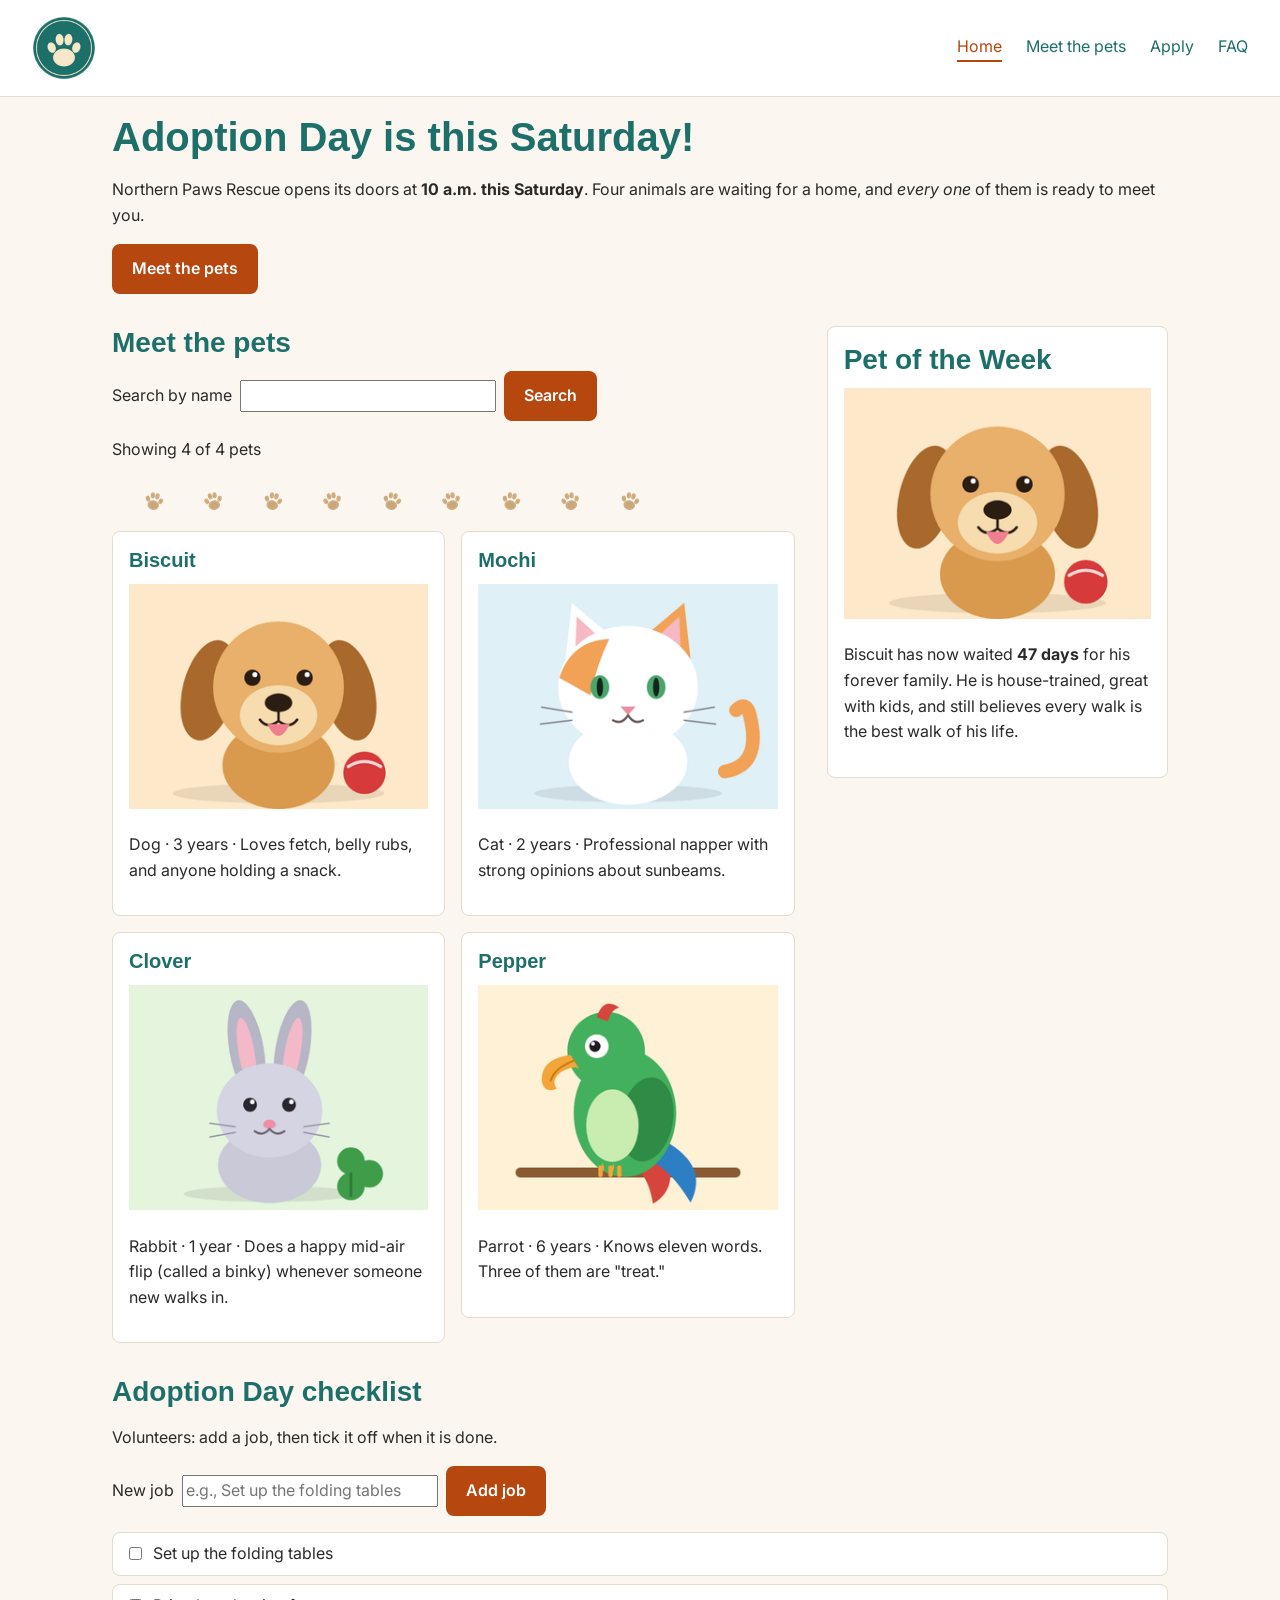
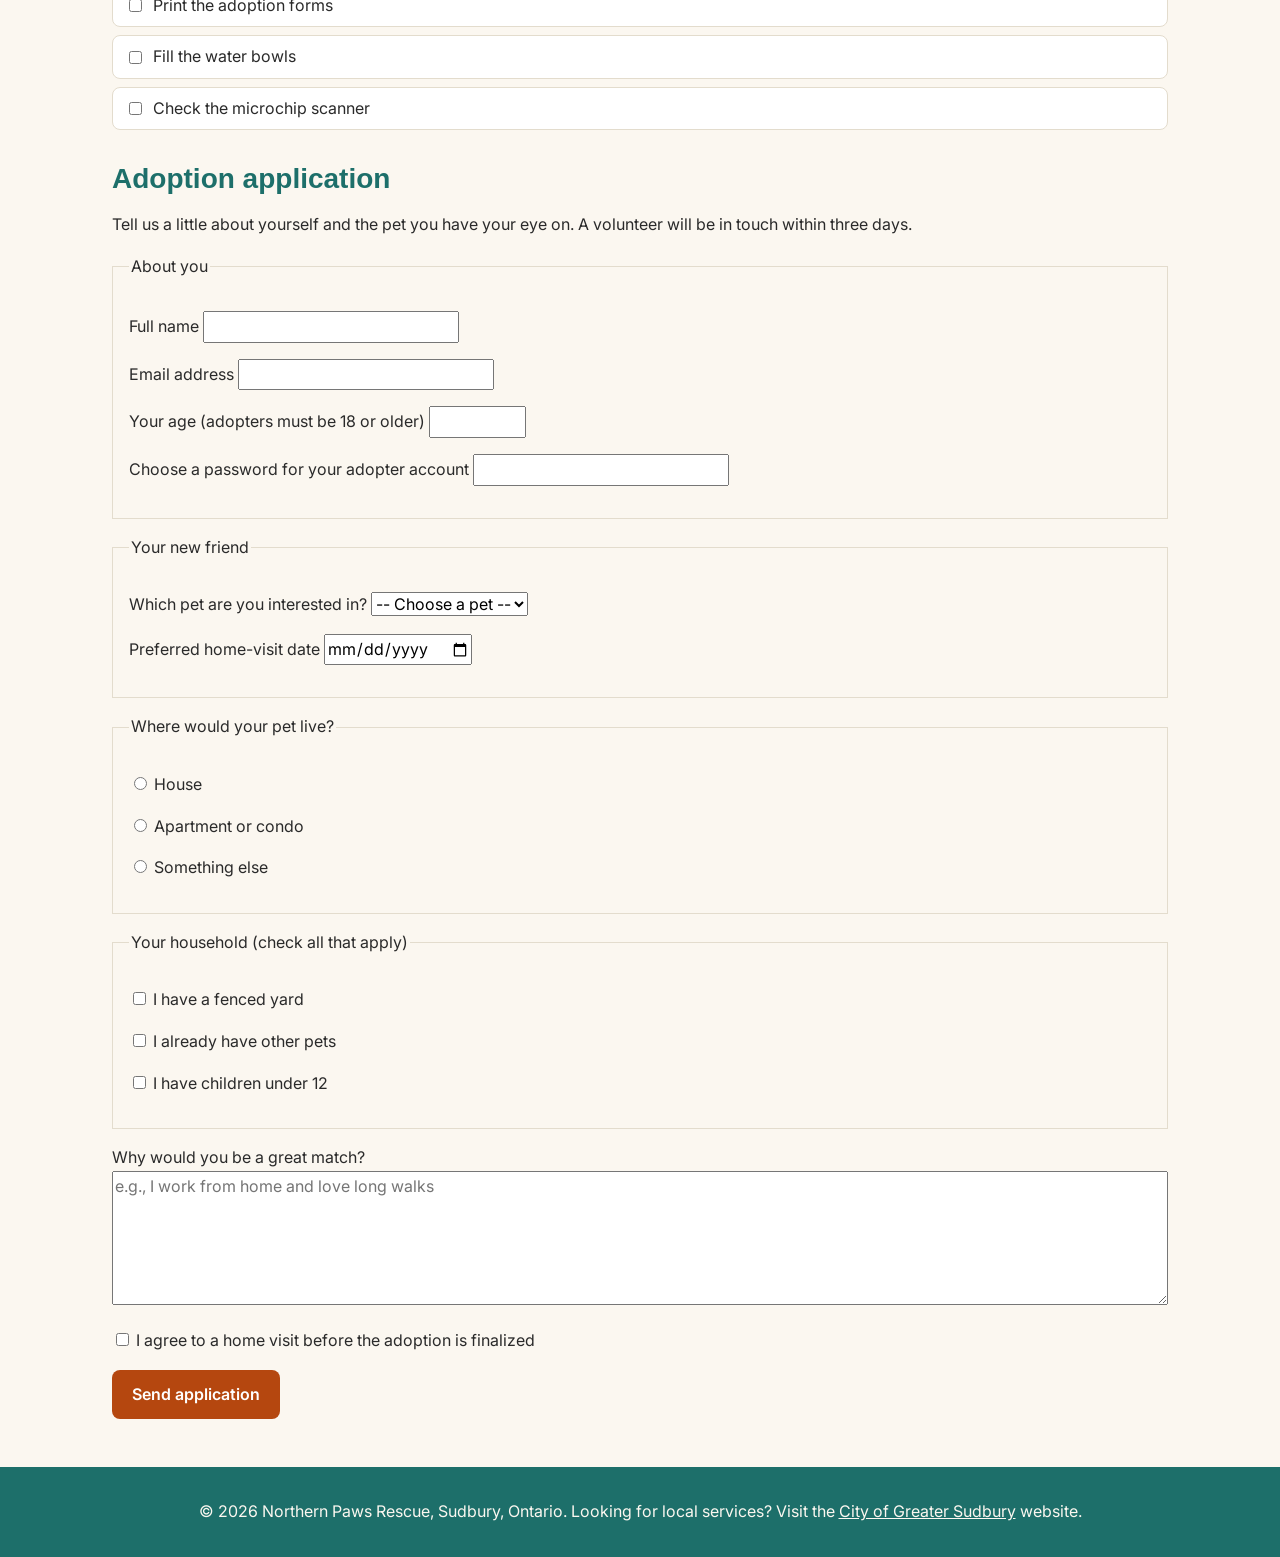
==== commit 9ec04bba: "FInish class activity 5" ====
--- a/index.html
+++ b/index.html
@@ -30,7 +30,7 @@
 
     <div class="showcase">
       <section id="pets">
-        <h2>Meet the pets</h2>
+        <h2>Meet the pets</h2> 
         <form action="index.html#pets" method="get">
           <label for="pet-search">Search by name</label>
           <input type="text" id="pet-search" name="q">
